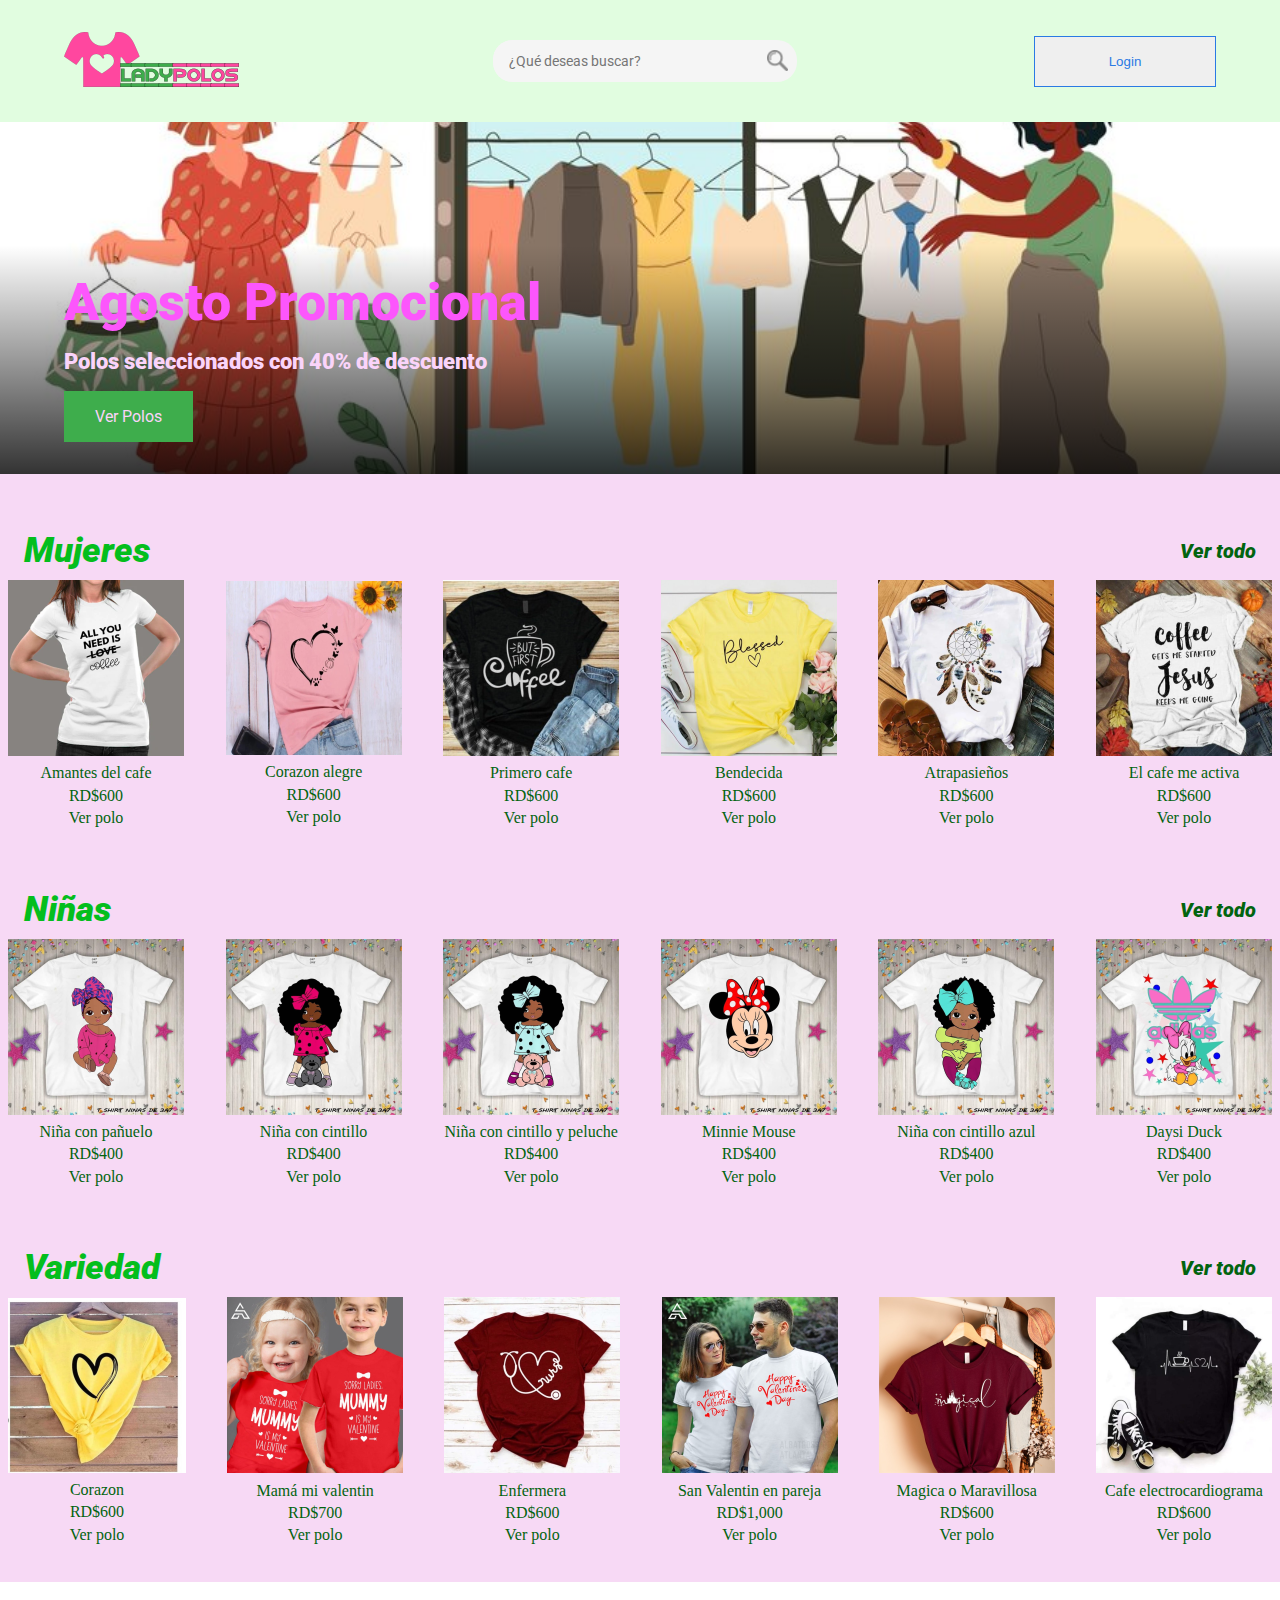
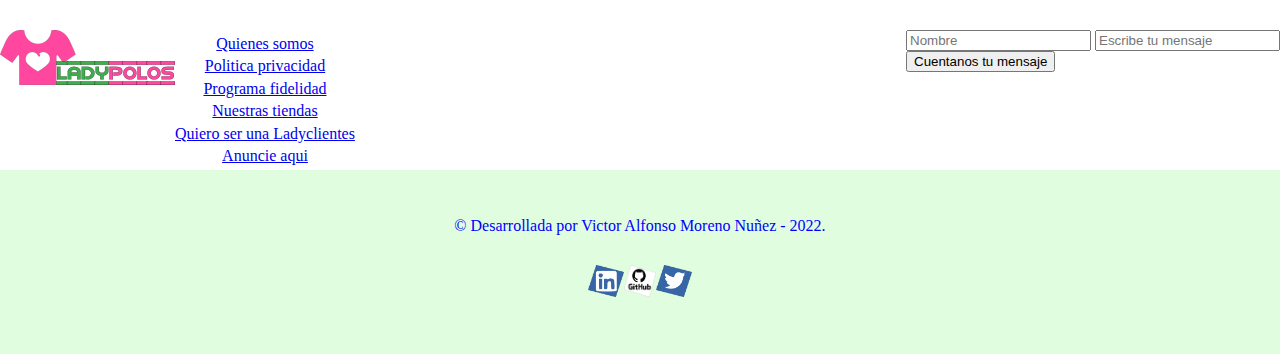
==== index.html @ 371a6d2d "Redes sociales" ====
<!DOCTYPE html>
<html lang="es">
<head>
	<meta charset="UTF-8">
    <meta http-equiv="X-UA-Compatible" content="IE=edge">
    <meta name="viewport" content="width=device-width, initial-scale=1.0">

     <!-- Referencia de la hoja de estilo de Css -->
     <link rel="stylesheet" href="reset.css">
     <link rel="stylesheet" href="style.css">
     <link rel="preconnect" href="https://fonts.googleapis.com">
     <link rel="preconnect" href="https://fonts.gstatic.com" crossorigin>
     <!-- Fonte del Proyecto Raleway -->
     <link href="https://fonts.googleapis.com/css2?family=Roboto:wght@100&display=swap" rel="stylesheet">

	<title>Ladypolos - Alura Ecommerce</title>
		
	</head>
	<body>
        <header class="encabezado">
            <section class="encabezado_inicio">
                <div class="logo">
                    <div class="encabezado_items">
                        <a href="./index.html">
                        <img src="./img/Logo.png" alt="Ladypoloslogo">
                        </a>
                        <div class="caja_buscar">
                            <input type="text" class="buscar" placeholder="¿Qué deseas buscar?">
                            <a href="#"><i class="objeto_buscar"></i></a>
                        </div>
                        <button class="boton_login" onclick="location.href='./login.html'">Login
                        </button>
                    </div>
                </div>
            </section>
            <section class="promocion">
                <div class="texto_promocion">
                    <h1 class="titulo_promocion">Agosto Promocional</h1>
                    <p class="descripcion_promocion">Polos seleccionados con 40% de descuento</p>
                    <button class="boton_promocion">Ver Polos</button>
                </div>
            </section>
        </header>
        <main class="cuerpo_principal">
            <section class="mujer">
                <div class="mujer_principales">
                    <h2 class="titulo_seccion">Mujeres</h2>
                    <a class="boton_expandir" href="#">Ver todo</a>
                </div>
                <div class="mujer_descripcion" data-polos>
                    <div class=" contenedor_bloque_principal">
                        <a class="enlace_producto" href="./descripcion.html">
                            <img src="./img/polo_cafe.png" alt="">
                            <div>
                                <ul>
                                    <li class="nombre_polo">Amantes del cafe</li>
                                    <li>RD$600</li>
                                    <li>Ver polo</li>
                                </ul>
                            </div>
                        </a>
                    </div>
                    <div class=" contenedor_bloque_principal">
                        <a class="enlace_producto" href="./descripcion.html">
                            <img src="./img/polo_corazonalegre.png" alt="">
                            <div>
                                <ul>
                                    <li class="nombre_polo">Corazon alegre</li>
                                    <li>RD$600</li>
                                    <li>Ver polo</li>
                                </ul>
                            </div>
                        </a>
                    </div>
                    <div class=" contenedor_bloque_principal">
                        <a class="enlace_producto" href="./descripcion.html">
                            <img src="./img/polo_firstcoffe.png" alt="">
                            <div>
                                <ul>
                                    <li class="nombre_polo">Primero cafe</li>
                                    <li>RD$600</li>
                                    <li>Ver polo</li>
                                </ul>
                            </div>
                        </a>
                    </div>
                    <div class=" contenedor_bloque_principal">
                        <a class="enlace_producto" href="./descripcion.html">
                            <img src="./img/polo_blessed.png" alt="">
                            <div>
                                <ul>
                                    <li class="nombre_polo">Bendecida</li>
                                    <li>RD$600</li>
                                    <li>Ver polo</li>
                                </ul>
                            </div>
                        </a>
                    </div>
                    <div class=" contenedor_bloque_principal">
                        <a class="enlace_producto" href="./descripcion.html">
                            <img src="./img/polo_atrapasueno.png" alt="">
                            <div>
                                <ul>
                                    <li class="nombre_polo">Atrapasieños</li>
                                    <li>RD$600</li>
                                    <li>Ver polo</li>
                                </ul>
                            </div>
                        </a>
                    </div>
                    <div class=" contenedor_bloque_principal">
                        <a class="enlace_producto" href="./descripcion.html">
                            <img src="./img/polo_coffeJesus.png" alt="">
                            <div>
                                <ul>
                                    <li class="nombre_polo">El cafe me activa</li>
                                    <li>RD$600</li>
                                    <li>Ver polo</li>
                                </ul>
                            </div>
                        </a>
                    </div>
                </div>
            </section>
            <section class="ninas">
                <div class="ninas_principal">
                    <h2 class="titulo_seccion">Niñas</h2>
                    <a class="boton_expandir" href="#">Ver todo</a>
                </div>
                <div class="ninas_descripcion" data-polos>
                    <div class=" contenedor_bloque_principal">
                        <a class="enlace_producto" href="./descripcion.html">
                            <img src="./img/polo_bebe.png" alt="">
                            <div>
                                <ul>
                                    <li class="nombre_polo">Niña con pañuelo</li>
                                    <li>RD$400</li>
                                    <li>Ver polo</li>
                                </ul>
                            </div>
                        </a>
                    </div>
                    <div class=" contenedor_bloque_principal">
                        <a class="enlace_producto" href="./descripcion.html">
                            <img src="./img/polo_negrita.png" alt="">
                            <div>
                                <ul>
                                    <li class="nombre_polo">Niña con cintillo</li>
                                    <li>RD$400</li>
                                    <li>Ver polo</li>
                                </ul>
                            </div>
                        </a>
                    </div>
                    <div class=" contenedor_bloque_principal">
                        <a class="enlace_producto" href="./descripcion.html">
                            <img src="./img/polo_ninapeluche.png" alt="">
                            <div>
                                <ul>
                                    <li class="nombre_polo">Niña con cintillo y peluche</li>
                                    <li>RD$400</li>
                                    <li>Ver polo</li>
                                </ul>
                            </div>
                        </a>
                    </div>
                    <div class=" contenedor_bloque_principal">
                        <a class="enlace_producto" href="./descripcion.html">
                            <img src="./img/polo_mickey.png" alt="">
                            <div>
                                <ul>
                                    <li class="nombre_polo">Minnie Mouse</li>
                                    <li>RD$400</li>
                                    <li>Ver polo</li>
                                </ul>
                            </div>
                        </a>
                    </div>
                    <div class=" contenedor_bloque_principal">
                        <a class="enlace_producto" href="./descripcion.html">
                            <img src="./img/polo_ninita.png" alt="">
                            <div>
                                <ul>
                                    <li class="nombre_polo">Niña con cintillo azul</li>
                                    <li>RD$400</li>
                                    <li>Ver polo</li>
                                </ul>
                            </div>
                        </a>
                    </div>
                    <div class=" contenedor_bloque_principal">
                        <a class="enlace_producto" href="./descripcion.html">
                            <img src="./img/polo_daysiduck.png" alt="">
                            <div>
                                <ul>
                                    <li class="nombre_polo">Daysi Duck</li>
                                    <li>RD$400</li>
                                    <li>Ver polo</li>
                                </ul>
                            </div>
                        </a>
                    </div>
                </div>
            </section>
            <section class="variedad">
                <div class="variedad_principal">
                    <h2 class="titulo_seccion">Variedad</h2>
                    <a class="boton_expandir" href="#">Ver todo</a>
                </div>
                <div class="variedad_descripcion" data-polos>
                    <div class=" contenedor_bloque_principal">
                        <a class="enlace_producto" href="./descripcion.html">
                            <img src="./img/polo_corazon.png" alt="">
                            <div>
                                <ul>
                                    <li class="nombre_polo">Corazon</li>
                                    <li>RD$600</li>
                                    <li>Ver polo</li>
                                </ul>
                            </div>
                        </a>
                    </div>
                    <div class=" contenedor_bloque_principal">
                        <a class="enlace_producto" href="./descripcion.html">
                            <img src="./img/polo_ninos.png" alt="">
                            <div>
                                <ul>
                                    <li class="nombre_polo">Mamá mi valentin</li>
                                    <li>RD$700</li>
                                    <li>Ver polo</li>
                                </ul>
                            </div>
                        </a>
                    </div>
                    <div class=" contenedor_bloque_principal">
                        <a class="enlace_producto" href="./descripcion.html">
                            <img src="./img/polo_nurse.png" alt="">
                            <div>
                                <ul>
                                    <li class="nombre_polo">Enfermera</li>
                                    <li>RD$600</li>
                                    <li>Ver polo</li>
                                </ul>
                            </div>
                        </a>
                    </div>
                    <div class=" contenedor_bloque_principal">
                        <a class="enlace_producto" href="./descripcion.html">
                            <img src="./img/polo_valentine.png" alt="">
                            <div>
                                <ul>
                                    <li class="nombre_polo">San Valentin en pareja</li>
                                    <li>RD$1,000</li>
                                    <li>Ver polo</li>
                                </ul>
                            </div>
                        </a>
                    </div>
                    <div class=" contenedor_bloque_principal">
                        <a class="enlace_producto" href="./descripcion.html">
                            <img src="./img/polo_magical.png" alt="">
                            <div>
                                <ul>
                                    <li class="nombre_polo">Magica o Maravillosa</li>
                                    <li>RD$600</li>
                                    <li>Ver polo</li>
                                </ul>
                            </div>
                        </a>
                    </div>
                    <div class=" contenedor_bloque_principal">
                        <a class="enlace_producto" href="./descripcion.html">
                            <img src="./img/polo_electrocardiograma.png" alt="">
                            <div>
                                <ul>
                                    <li class="nombre_polo">Cafe electrocardiograma</li>
                                    <li>RD$600</li>
                                    <li>Ver polo</li>
                                </ul>
                            </div>
                        </a>
                    </div>
                </div>
            </section>
        </main>
        <footer>
            <section class="pie_inicio">
                <div class="menu_contacto">
                    <div class="caja_contacto">
                        <div class="contenido_contacto">
                            <a href="./index.html">
                            <img src="./img/Logo.png" alt="Ladypolos">
                            </a>
                        </div>
                        <ul class="pie_presentacion">
                            <li class="pie_contenedor"><a class="enlace_pie" href="#">Quienes somos</a></li>
                            <li class="pie_contenedor"><a class="enlace_pie" href="#">Politica privacidad</a></li>
                            <li class="pie_contenedor"><a class="enlace_pie" href="#">Programa fidelidad</a></li>
                            <li class="pie_contenedor"><a class="enlace_pie" href="#">Nuestras tiendas</a></li>
                            <li class="pie_contenedor"><a class="enlace_pie" href="#">Quiero ser una Ladyclientes</a></li>
                            <li class="pie_contenedor"><a class="enlace_pie" href="#">Anuncie aqui</a></li>
                        </ul>
                    </div>
                    <div class="contacto_formulario">
                        <form action="#" class="contacto">
                            <fieldset>
                                <legend class="titulo_contacto"></legend>
                                <input class="entrada_nombre" type="text" placeholder="Nombre">
                                <label for="nombre"></label>
                                <input class="entrada_mensaje" type="text" placeholder="Escribe tu mensaje">
                                <label for="mensaje"></label>
                            </fieldset>
                            <button class="boton_contacto">Cuentanos tu mensaje</button>
                        </form>
                    </div>
                </div>
            </section>
            <section class="pie_fin">
                <div class="pie_creador">
                    <p class="creador">&copy Desarrollada por Victor Alfonso Moreno Nuñez - 2022.</p>                 
                </div>
                <div class="pie_redessociales">
                    <ul class="redes_sociales">
                        <li class="redes"><a href="https://www.linkedin.com/in/valfonso05" target="linkedin"><img  class="imagenesredes" src="./img/linkedin.png"></a>
                        </li>
                        <li class="redes"><a href="https://github.com/valfonso05" target="github"><img  class="imagenesredes" src="./img/github.png"></a>
                        </li>
                        <li class="redes"><a href="https://twitter.com/valfonso05" target="twitter"><img  class="imagenesredes" src="./img/twitter.png"></a>
                        </li>
                    </ul>
                </div>
            </section>
       </footer>
	</body>
</html>
---- style.css ----
/*Encabezado*/

.encabezado{
    background: #e1fde0;
    align-items: flex-end;
    justify-content: space-between;
}

.encabezado_inicio{
    margin: 0 auto;
    padding: 32px 10%;
}

.encabezado .encabezado_inicio{
    display: flex;
    align-items: center;
    justify-content: space-between;
}

.logo{
    width: 100%;
    display: flex;
    align-items: center;
    justify-content: space-evenly; 
}

.encabezado_items{
    width: 100%;
}

.logo, .encabezado_items{
    display: flex;
    align-items: center;
    justify-content: space-between;
}

.caja_buscar{
    margin-left: 16px;
    background: #f5f5f5;
    border-radius: 20px;
}

.buscar{
    width: 20vw;
    height: 40px;
    background: #f5f5f5;
    border-style: none;
    font-family: 'Roboto';
    font-style: normal;
    font-weight: 400;
    font-size: 14px;
    line-height: 16px;
    border-radius: 20px 0 0 20px;
    padding-left: 16px;
}

.objeto_buscar{
    margin-right: 30px;
    background-image: url(./img/buscar.png);
    background-repeat: no-repeat;
    background-size: 1.3rem;
    background-position: 0%;
    padding: 2% 5%;
}

.boton_login{
    box-sizing: border-box;
    color: #2a7ae4;
    border: 1px solid #2a7ae4;
    width: 182px;
    height: 51px;
}

.boton_login{
    display: flex;
    justify-content: space-evenly;
    align-items: center; 
}


.boton_login:hover{
    background: #D4E4FA;
}

.promocion{
    height: 352px;
    background: linear-gradient(180deg, rgba(0, 0, 0, 0) 35%, rgba(0, 0, 0, 0.8) 100%), url("./img/bannertienda.jpg") center / cover no-repeat; 

    /*
    background-position: center;
    background-repeat: no-repeat;
    */
}

.encabezado .promocion{
    display: flex;
    align-items: flex-end;
    justify-content: space-between;
}

.texto_promocion{
    width: 100%;
    height: auto;
    padding: 32px 10%;
    display: flex;
    flex-direction: column;
    gap: 16px
}

.titulo_promocion{
    color: rgb(252, 86, 252);
    font-family: 'Roboto';
    font-style: normal;
    font-weight: 1000;
    font-size: 52px;
    line-height: 61px;
}

.descripcion_promocion{
    color: rgb(250, 212, 250);
    font-family: 'Roboto';
    font-style: normal;
    font-weight: 1000;
    font-size: 22px;
    line-height: 26px;
}

.boton_promocion{
    color: rgb(250, 212, 250);
    background: #3ead4cff;
    width: 129px;
    height: 51px;
    border-style: none;
    font-family: 'Roboto';
    font-style: normal;
    font-weight: 400;
    font-size: 16px;
    line-height: 19px;
}

.boton_promocion:hover{
    background: rgb(243, 122, 243);
}


/*Main*/

.cuerpo_principal{
    padding: 4rem 0.5rem 2rem 0.5rem;
    background: rgb(247, 217, 245);
}

.titulo_seccion{
    color: rgb(4, 190, 29);
    font-family: 'Roboto';
    font-style: italic;
    font-weight: 900;
    font-size: 35px;
    line-height: 26px;
    margin: 0 0 1rem 1rem;
}

.boton_expandir{
    font-family: 'Roboto';
    font-style: italic;
    font-weight: 900;
    font-size: 20px;
    line-height: 26px;
    margin: 0 1rem 1rem 0;
}

ul li{
    margin: 0.4rem 0 0.4rem 0;
    text-align: center;
}

.cuerpo_principal a{    
    color: rgb(2, 100, 15);
    text-decoration:none;
}

.mujer .mujer_principales{
    display: flex;
    justify-content: space-between;
    align-items: center;
}

.mujer .mujer_descripcion{
    display: flex;
    justify-content: space-between;
    align-items: center;
    gap: 16px;
}

.ninas .ninas_principal{
    padding-top: 4rem;
    display: flex;
    justify-content: space-between;
    align-items: center; 
}

.ninas .ninas_descripcion{
    display: flex;
    justify-content: space-between;
    align-items: center;
    gap: 16px;
}

.variedad .variedad_principal{
    padding-top: 4rem;
    display: flex;
    justify-content: space-between;
    align-items: center; 
}

.variedad .variedad_descripcion{
    display: flex;
    justify-content: space-between;
    align-items: center;
    gap: 16px;
}


/*Pie de pagina*/

.pie_inicio{
    padding-top: 3rem;
}

.pie_inicio .menu_contacto{
    display: flex;
    justify-content: space-between;
}

.menu_contacto .caja_contacto{
    display: flex;
    justify-content: space-between;
    align-items: flex-start;
}

.caja_contacto .contenido_contacto{
    display: flex;
}

.caja_contacto .main{
    display: flex;
    align-items: flex-start;
    flex-direction: column;
}

.menu_contacto .contenido_contacto{
    display: flex;
    align-items: flex-start;
    flex-direction: column;
}

/*Pie redes sociales*/

.pie_fin{
    background: #e1fde0;
    text-align: center;
    padding:  3rem 0 3rem 0;
}

.pie_creador{
    color: blue;
    margin-bottom: 1.5rem;
}

.pie_redessociales{
    display: flex;
    justify-content: center;
    align-items: center;
}

.redes_sociales{
    display: flex;
    justify-content: center;
    align-items: center;
}

.imagenesredes{
    height: 2rem;
}

.imagenesredes:hover{
    transform: scale(2)
}


/*Configuracion screen para dispositivos dispositivos*/


@media screen and (max-width:1280px){
    .encabezado_inicio, .texto_promocion{
        padding: 32px 5%;   
    }

}

@media screen and (max-width:768px){

    .encabezado{
        
        flex-direction: column;
        justify-content: center;
        align-items: center;
        align-content: center;
        margin: 0 auto;
        padding: 10px 0;
    }

    .encabezado_inicio{
        flex-direction: column;
        justify-content: left;
        margin: 0 auto;
        padding: 10px 0;
    }

    .encabezado_items{
        flex-direction: column;
        margin: 1rem auto;
        justify-content: left;
        margin: 0 auto;
        padding: 10px 0;
    }

    .encabezado_items img{
        width: auto;
        height: 30px;
        order: 0;   
    }

}

@media screen and (max-width:360px){

    .encabezado_items img{
        width: auto;
        height: 28px;
        order: 0;   
    }

    .objeto_buscar{
        background: #ffffff;
        order: 2;
    }

    .buscar{
        display: none;
    }

    .boton_login{
        order: 1;
        width: 133px;
        height: 40px;
    }

    .titulo_promocion, .descripcion_promocion{
        font-size: 22px;
        line-height: 16px;
    }
}
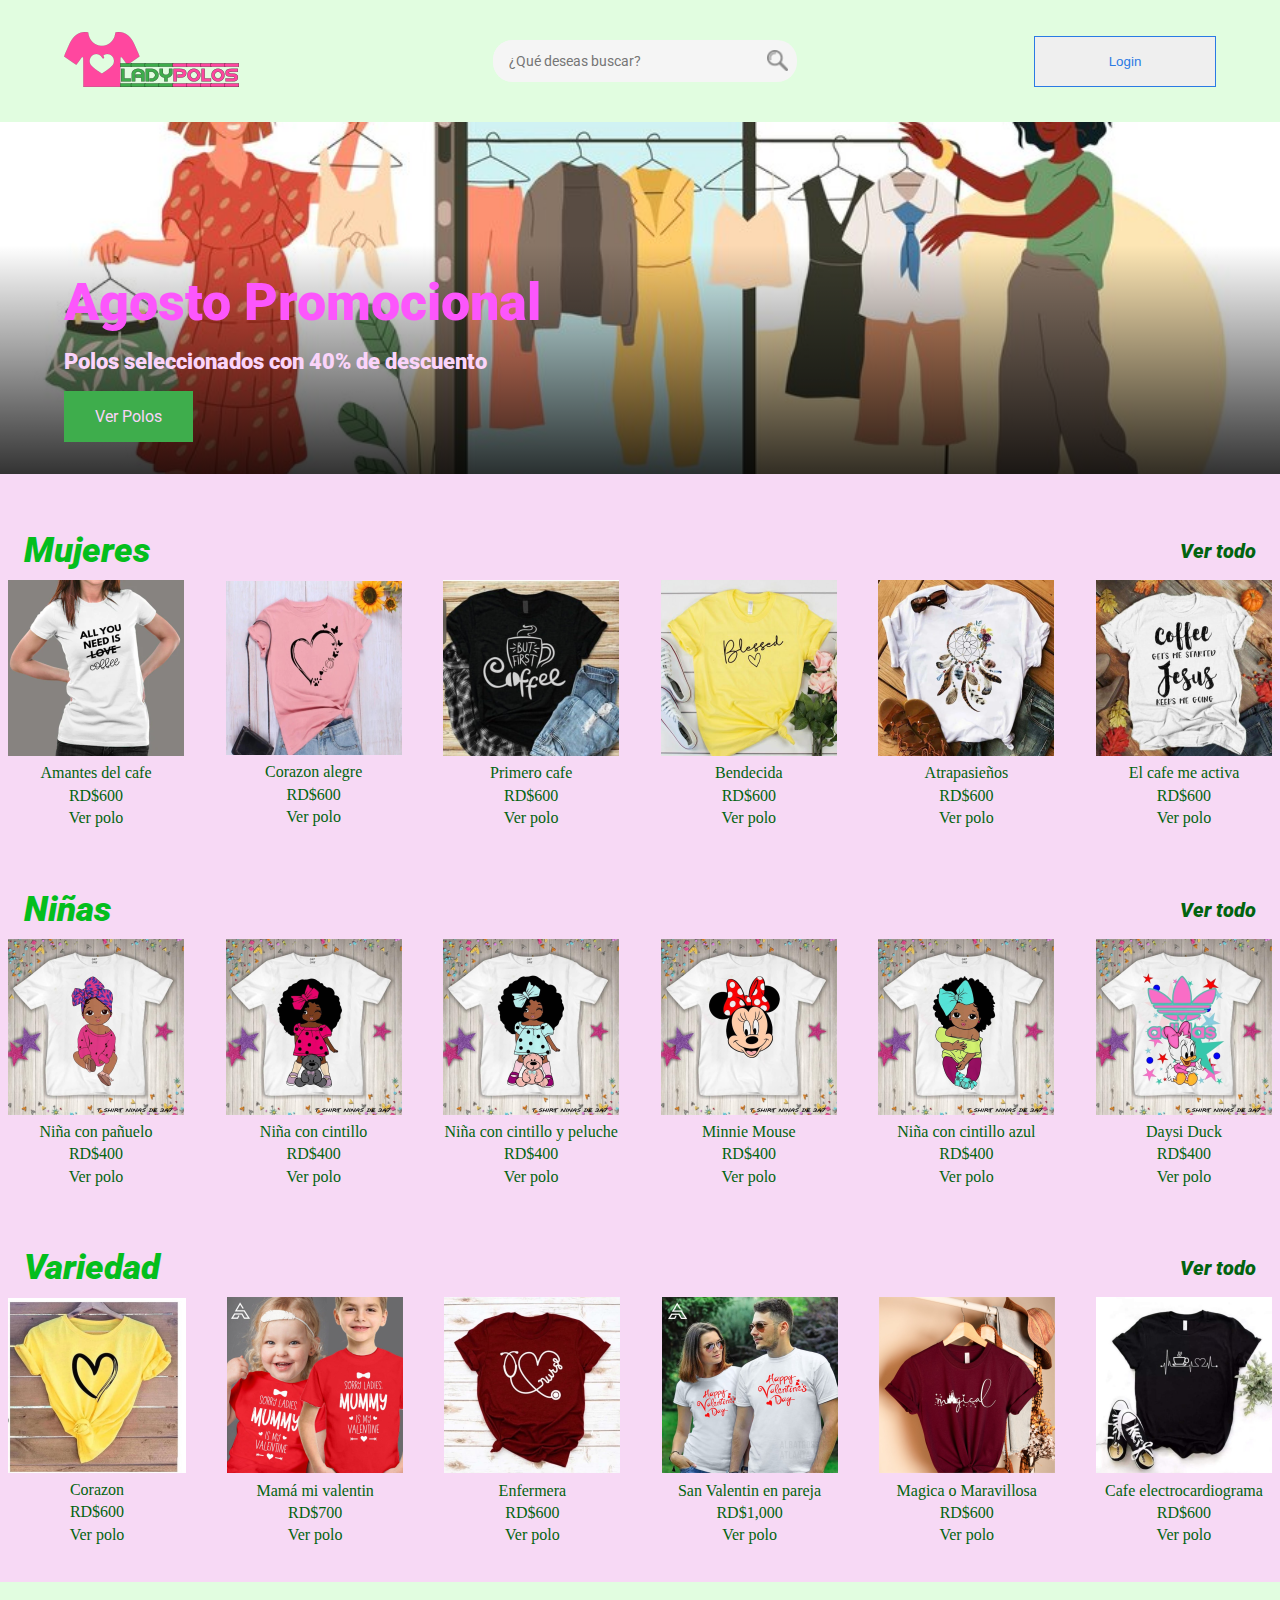
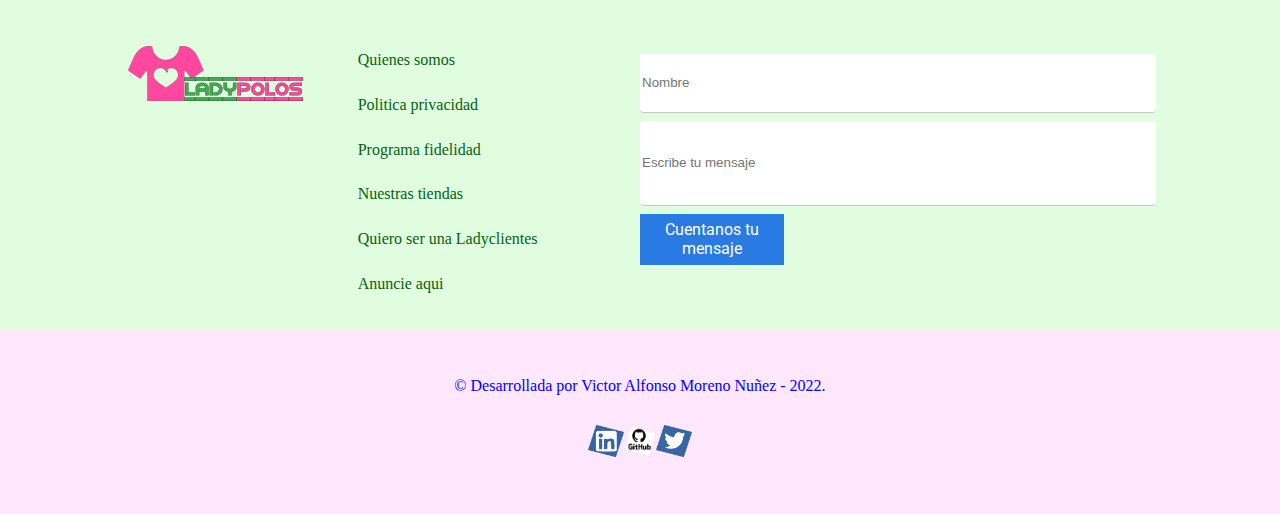
==== commit d5275282: "Reutilizacion de codigo" ====
--- a/index.html
+++ b/index.html
@@ -289,7 +289,7 @@
                     <div class="caja_contacto">
                         <div class="contenido_contacto">
                             <a href="./index.html">
-                            <img src="./img/Logo.png" alt="Ladypolos">
+                            <img class="logo_pie" src="./img/Logo.png" alt="Ladypolos">
                             </a>
                         </div>
                         <ul class="pie_presentacion">
--- a/style.css
+++ b/style.css
@@ -225,6 +225,17 @@
 
 .pie_inicio{
     padding-top: 3rem;
+    background: #e1fde0;
+}
+
+.pie_presentacion a{    
+    color: rgb(2, 100, 15);
+    text-decoration:none;
+}
+
+.menu_contacto{
+    margin: 0 auto;
+    padding: 16px 10%;
 }
 
 .pie_inicio .menu_contacto{
@@ -232,6 +243,22 @@
     justify-content: space-between;
 }
 
+.caja_contacto{
+    width: 40%;
+}
+
+.pie_contenedor{
+    padding-bottom: 16px;
+}
+
+.contacto_formulario{
+    width: 50%;
+}
+
+.contacto{
+    width: 100%;
+}
+
 .menu_contacto .caja_contacto{
     display: flex;
     justify-content: space-between;
@@ -242,7 +269,7 @@
     display: flex;
 }
 
-.caja_contacto .main{
+.caja_contacto .pie_presentacion{
     display: flex;
     align-items: flex-start;
     flex-direction: column;
@@ -254,10 +281,57 @@
     flex-direction: column;
 }
 
+.titulo_contacto{
+    color: black;
+    font-family: 'Roboto';
+    font-style: normal;
+    font-weight: 700;
+    font-size: 16px;
+    line-height: 19px;
+    margin-bottom: 8px;
+}
+
+.entrada_nombre{
+    width: 100%;
+    height: 56px;
+    background: #ffffff;
+    border-radius: 4px;
+    border: none;
+    border-bottom: 1px solid #c8c8c8;
+    margin-bottom: 8px;
+}
+
+.entrada_mensaje{
+    width: 100%;
+    height: 82px;
+    background: #ffffff;
+    border-radius: 4px;
+    border: none;
+    border-bottom: 1px solid #c8c8c8;
+    margin-bottom: 8px;
+}
+
+.boton_contacto{
+    color: #ffffff;
+    width: 144px;
+    height: 51px;
+    background: #2a7ae4;
+    border-style: none;
+    font-family: 'Roboto';
+    font-style: normal;
+    font-weight: 400;
+    font-size: 16px;
+    line-height: 19px;
+}
+
+.boton_contacto:hover{
+    background: #5595e9;
+}
+
 /*Pie redes sociales*/
 
 .pie_fin{
-    background: #e1fde0;
+    background:rgb(255, 232, 253);
     text-align: center;
     padding:  3rem 0 3rem 0;
 }
@@ -331,6 +405,20 @@
         order: 0;   
     }
 
+    .mujer_descripcion, .ninas_descripcion, .variedad_descripcion{
+        display: flex;
+        flex-direction: column;
+    }
+
+    .caja_contacto{
+        flex-direction: column;
+    }
+
+    .logo_pie{
+        width: 100%;
+    }
+
+
 }
 
 @media screen and (max-width:360px){
@@ -360,4 +448,5 @@
         font-size: 22px;
         line-height: 16px;
     }
+
 }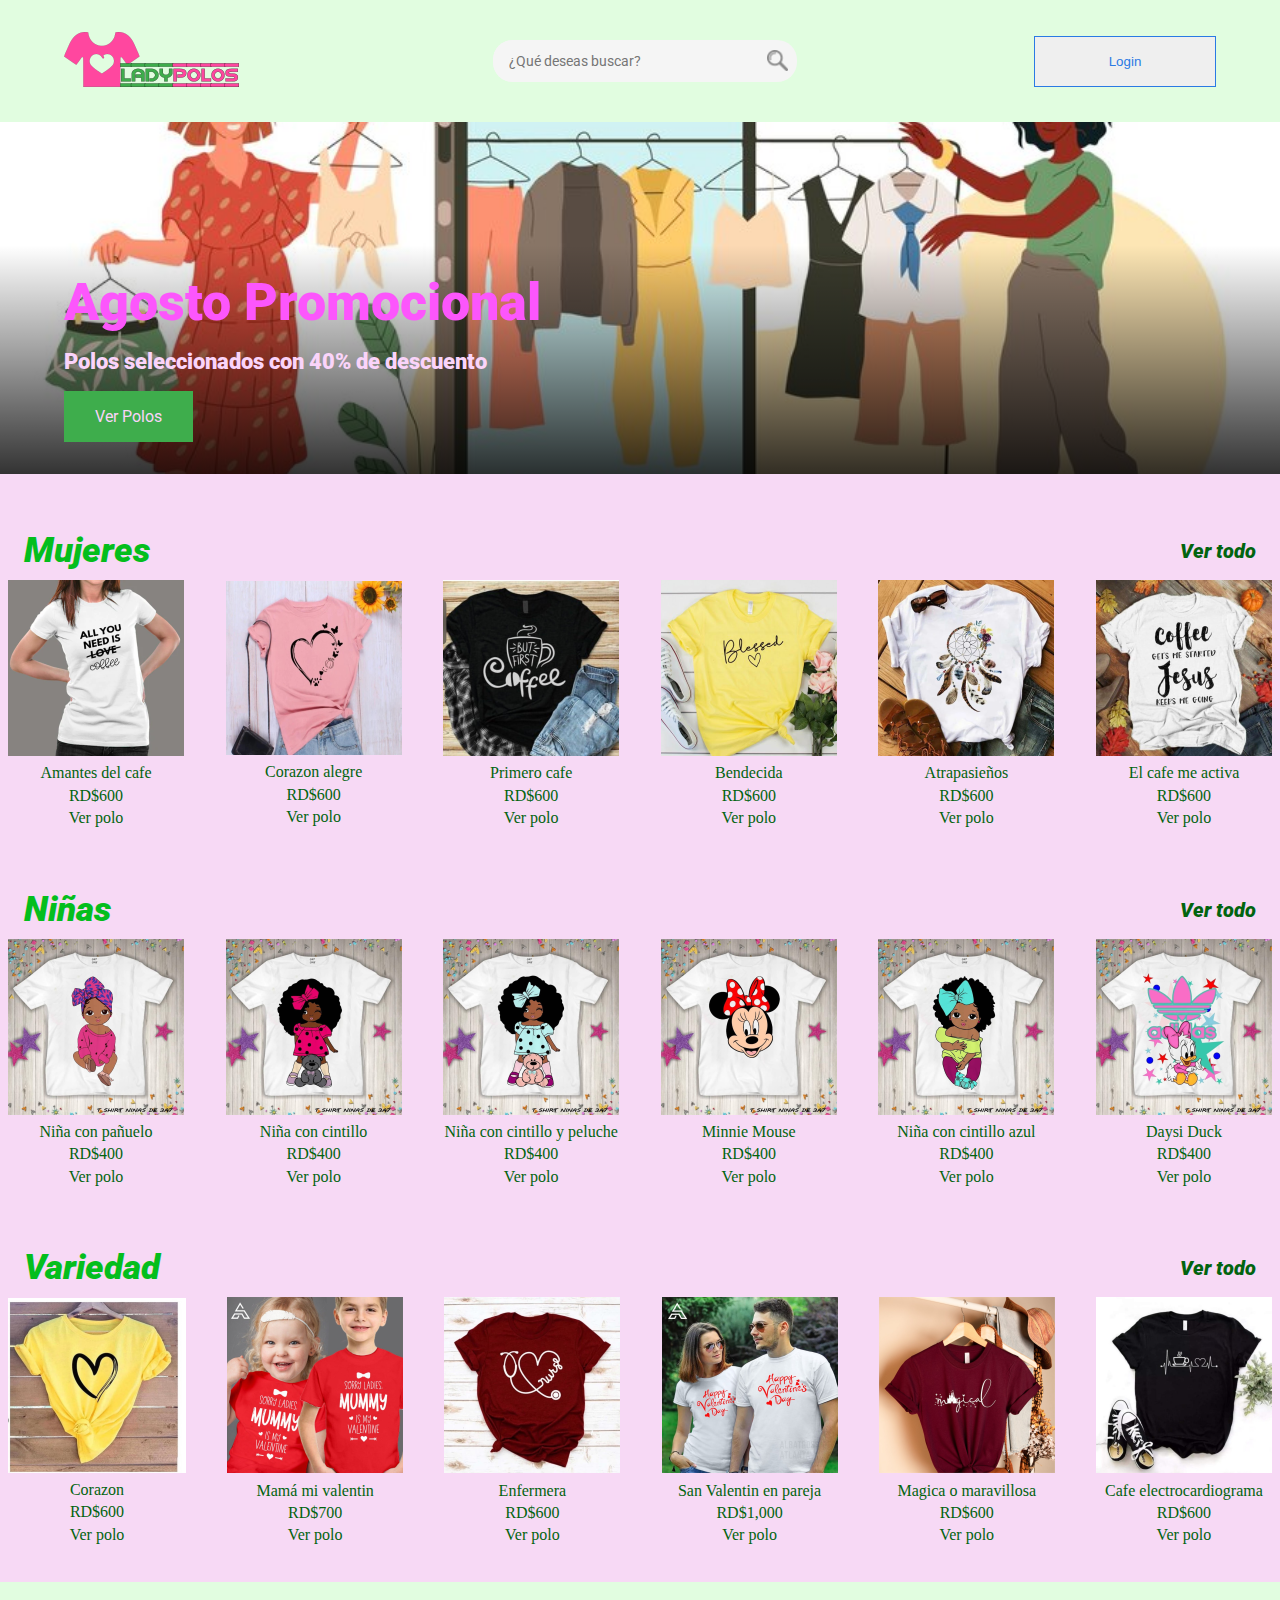
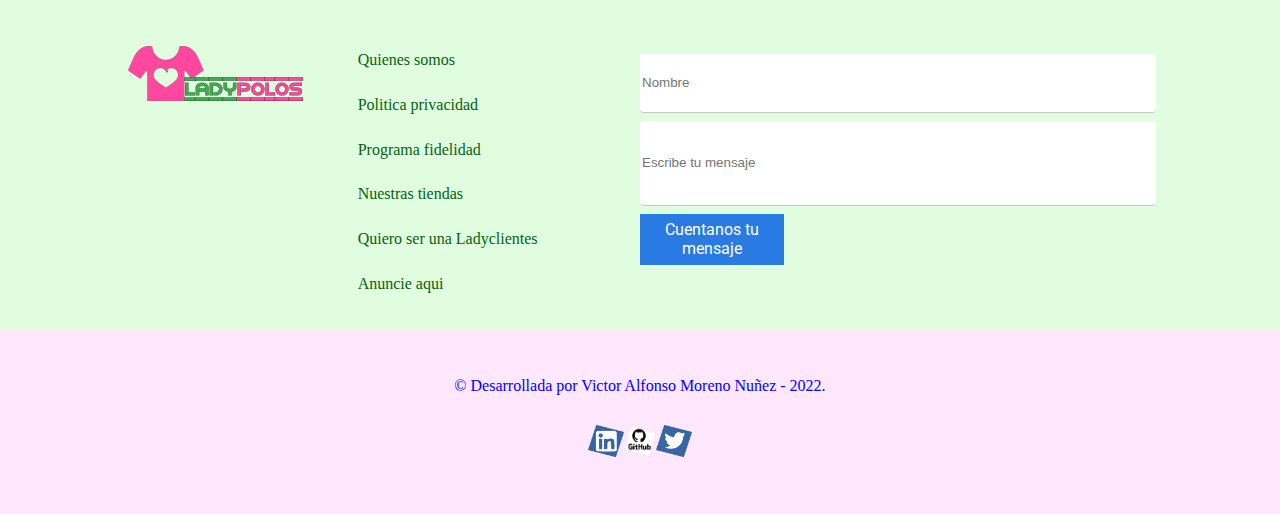
==== commit 97be6114: "Creacion de estructura html de productos descripcion" ====
--- a/index.html
+++ b/index.html
@@ -261,7 +261,7 @@
                             <img src="./img/polo_magical.png" alt="">
                             <div>
                                 <ul>
-                                    <li class="nombre_polo">Magica o Maravillosa</li>
+                                    <li class="nombre_polo">Magica o maravillosa</li>
                                     <li>RD$600</li>
                                     <li>Ver polo</li>
                                 </ul>
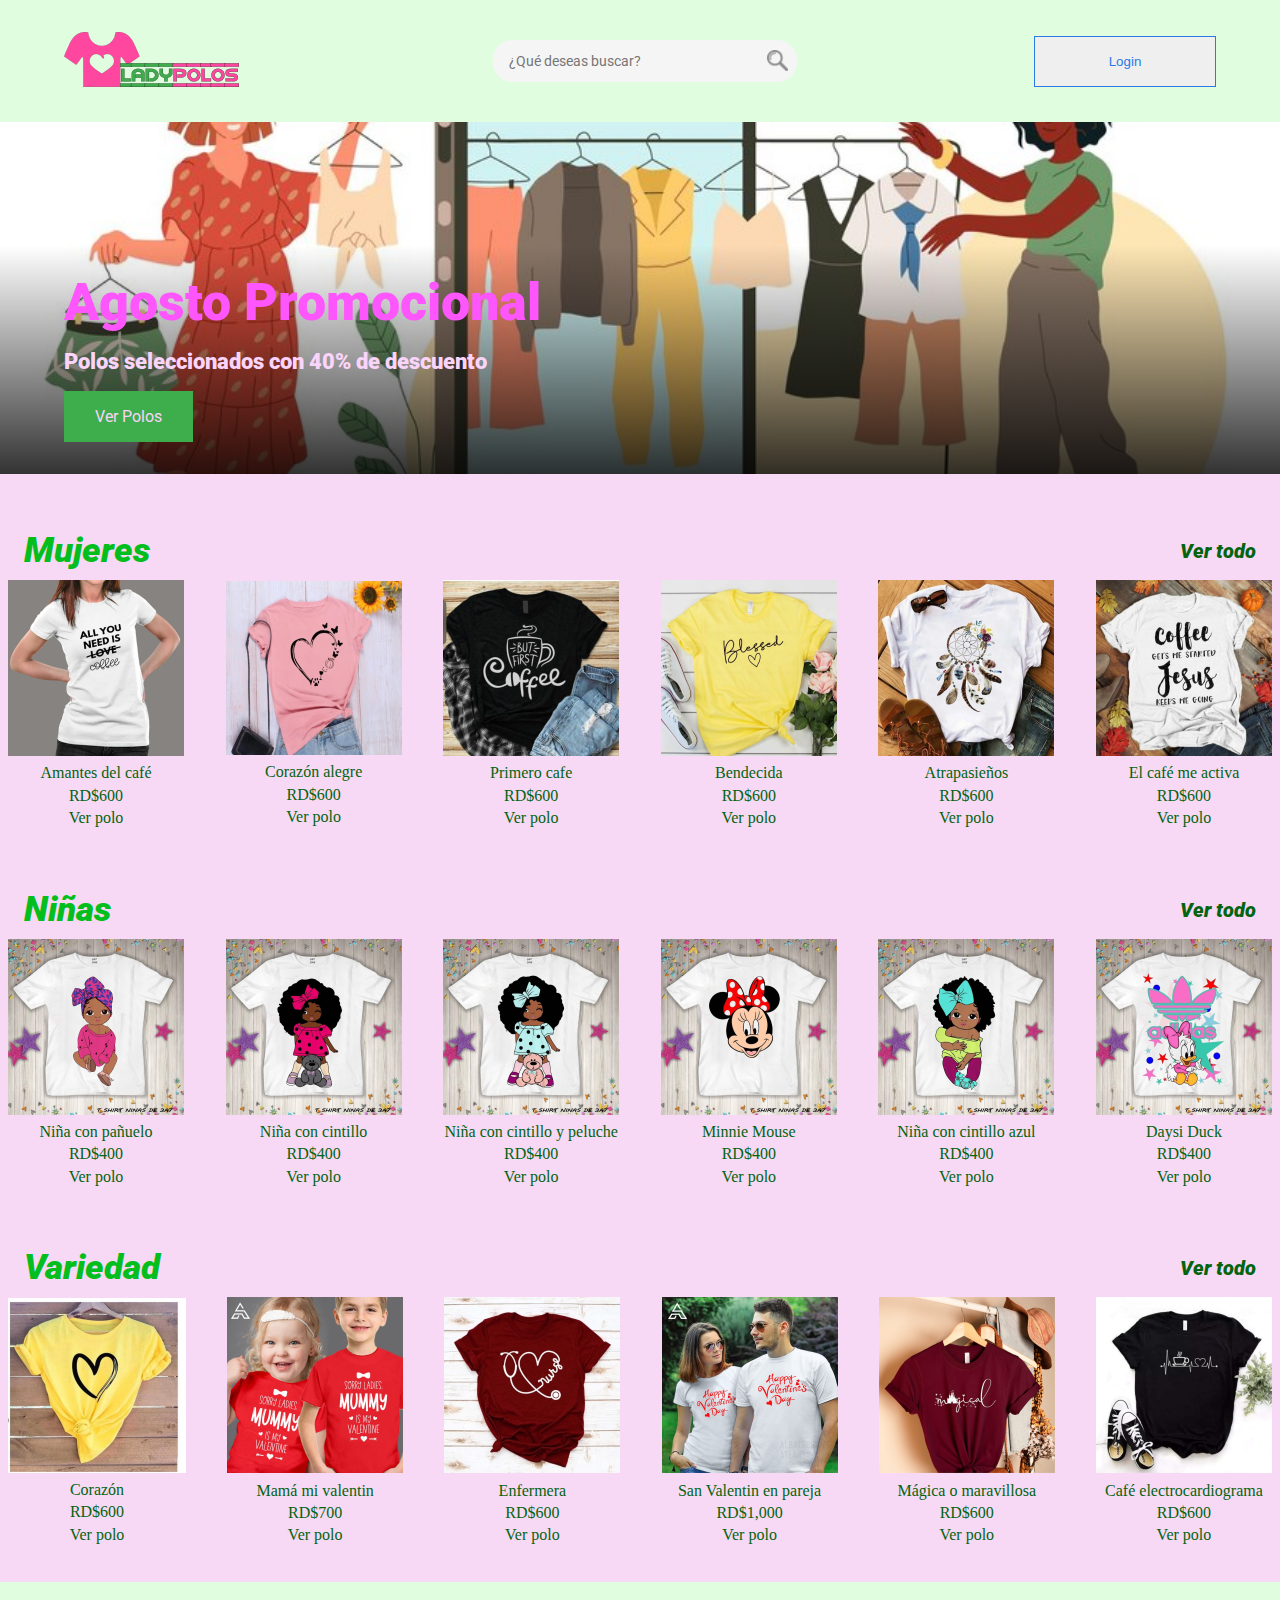
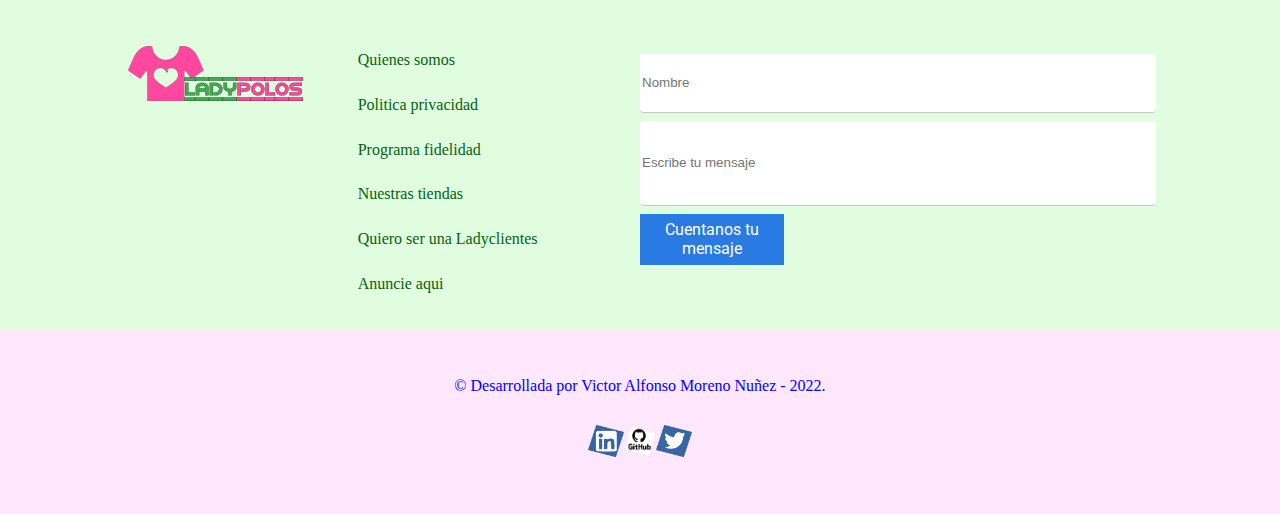
==== commit 9cf605b4: "Correcion de acentos" ====
--- a/index.html
+++ b/index.html
@@ -53,7 +53,7 @@
                             <img src="./img/polo_cafe.png" alt="">
                             <div>
                                 <ul>
-                                    <li class="nombre_polo">Amantes del cafe</li>
+                                    <li class="nombre_polo">Amantes del café</li>
                                     <li>RD$600</li>
                                     <li>Ver polo</li>
                                 </ul>
@@ -65,7 +65,7 @@
                             <img src="./img/polo_corazonalegre.png" alt="">
                             <div>
                                 <ul>
-                                    <li class="nombre_polo">Corazon alegre</li>
+                                    <li class="nombre_polo">Corazón alegre</li>
                                     <li>RD$600</li>
                                     <li>Ver polo</li>
                                 </ul>
@@ -113,7 +113,7 @@
                             <img src="./img/polo_coffeJesus.png" alt="">
                             <div>
                                 <ul>
-                                    <li class="nombre_polo">El cafe me activa</li>
+                                    <li class="nombre_polo">El café me activa</li>
                                     <li>RD$600</li>
                                     <li>Ver polo</li>
                                 </ul>
@@ -213,7 +213,7 @@
                             <img src="./img/polo_corazon.png" alt="">
                             <div>
                                 <ul>
-                                    <li class="nombre_polo">Corazon</li>
+                                    <li class="nombre_polo">Corazón</li>
                                     <li>RD$600</li>
                                     <li>Ver polo</li>
                                 </ul>
@@ -261,7 +261,7 @@
                             <img src="./img/polo_magical.png" alt="">
                             <div>
                                 <ul>
-                                    <li class="nombre_polo">Magica o maravillosa</li>
+                                    <li class="nombre_polo">Mágica o maravillosa</li>
                                     <li>RD$600</li>
                                     <li>Ver polo</li>
                                 </ul>
@@ -273,7 +273,7 @@
                             <img src="./img/polo_electrocardiograma.png" alt="">
                             <div>
                                 <ul>
-                                    <li class="nombre_polo">Cafe electrocardiograma</li>
+                                    <li class="nombre_polo">Café electrocardiograma</li>
                                     <li>RD$600</li>
                                     <li>Ver polo</li>
                                 </ul>
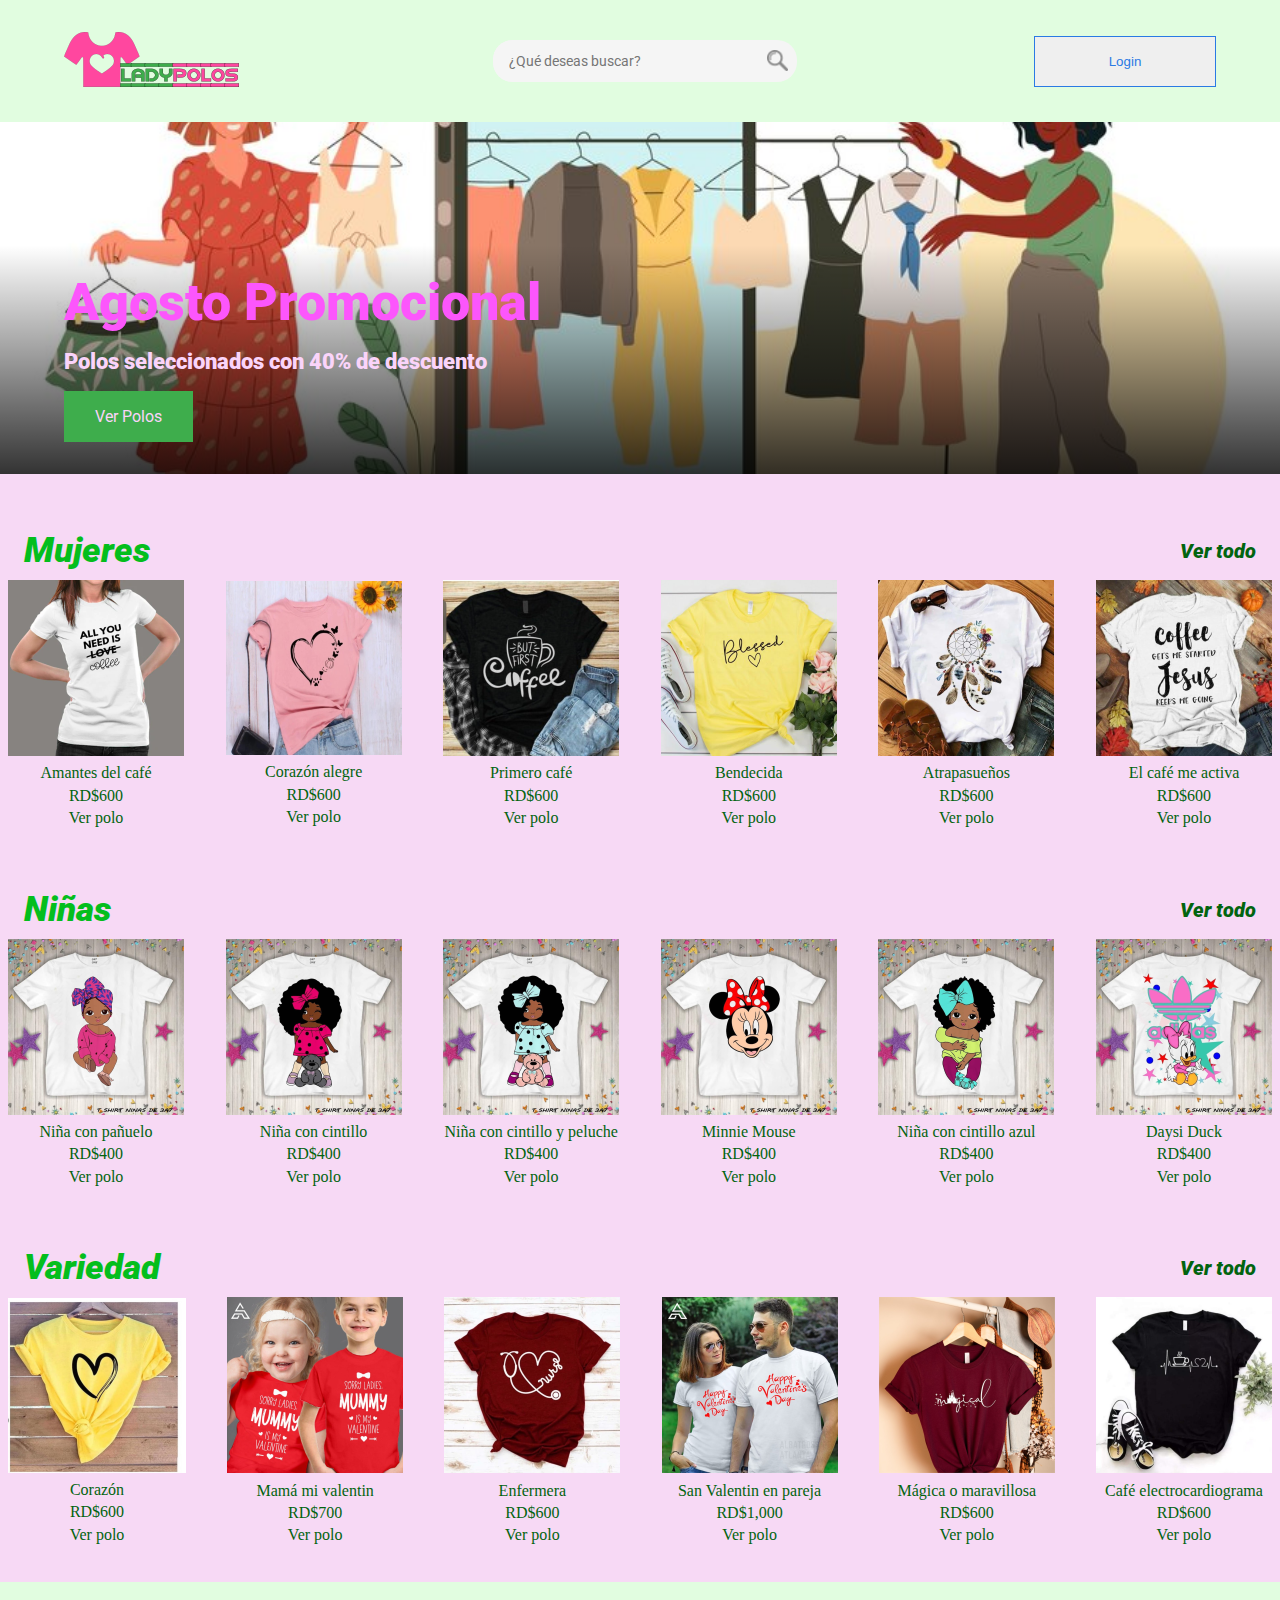
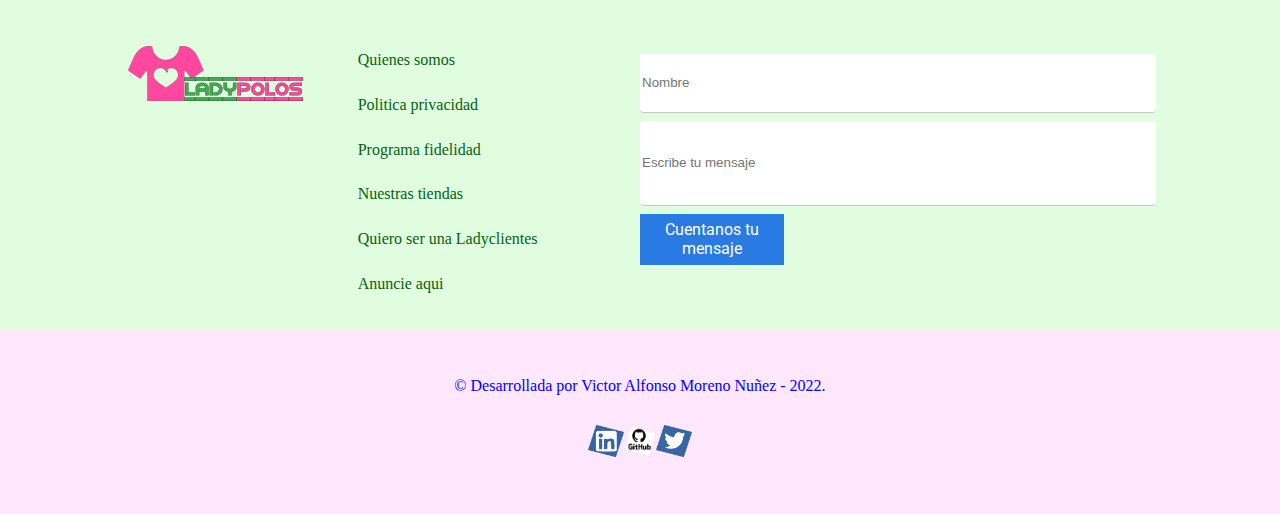
==== commit 4e3a297b: "creacion estructura html productos" ====
--- a/index.html
+++ b/index.html
@@ -77,7 +77,7 @@
                             <img src="./img/polo_firstcoffe.png" alt="">
                             <div>
                                 <ul>
-                                    <li class="nombre_polo">Primero cafe</li>
+                                    <li class="nombre_polo">Primero café</li>
                                     <li>RD$600</li>
                                     <li>Ver polo</li>
                                 </ul>
@@ -101,7 +101,7 @@
                             <img src="./img/polo_atrapasueno.png" alt="">
                             <div>
                                 <ul>
-                                    <li class="nombre_polo">Atrapasieños</li>
+                                    <li class="nombre_polo">Atrapasueños</li>
                                     <li>RD$600</li>
                                     <li>Ver polo</li>
                                 </ul>
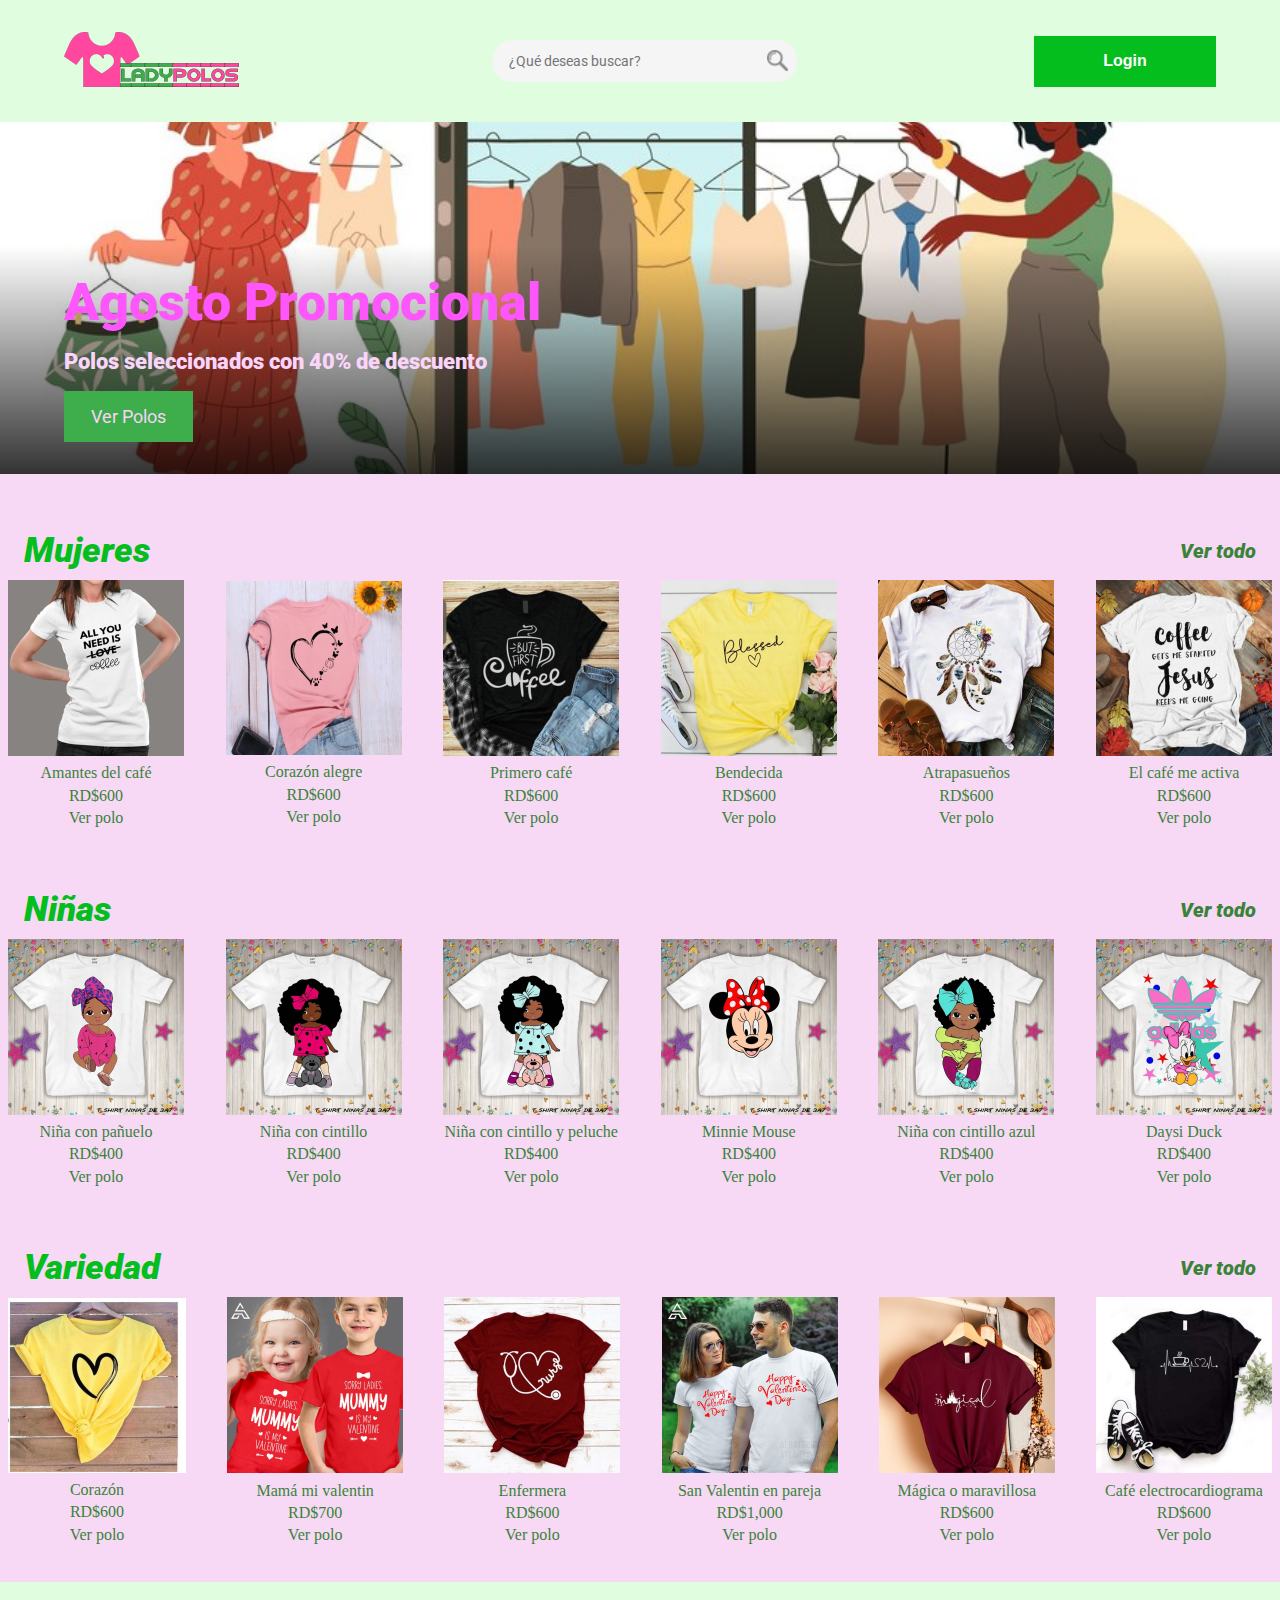
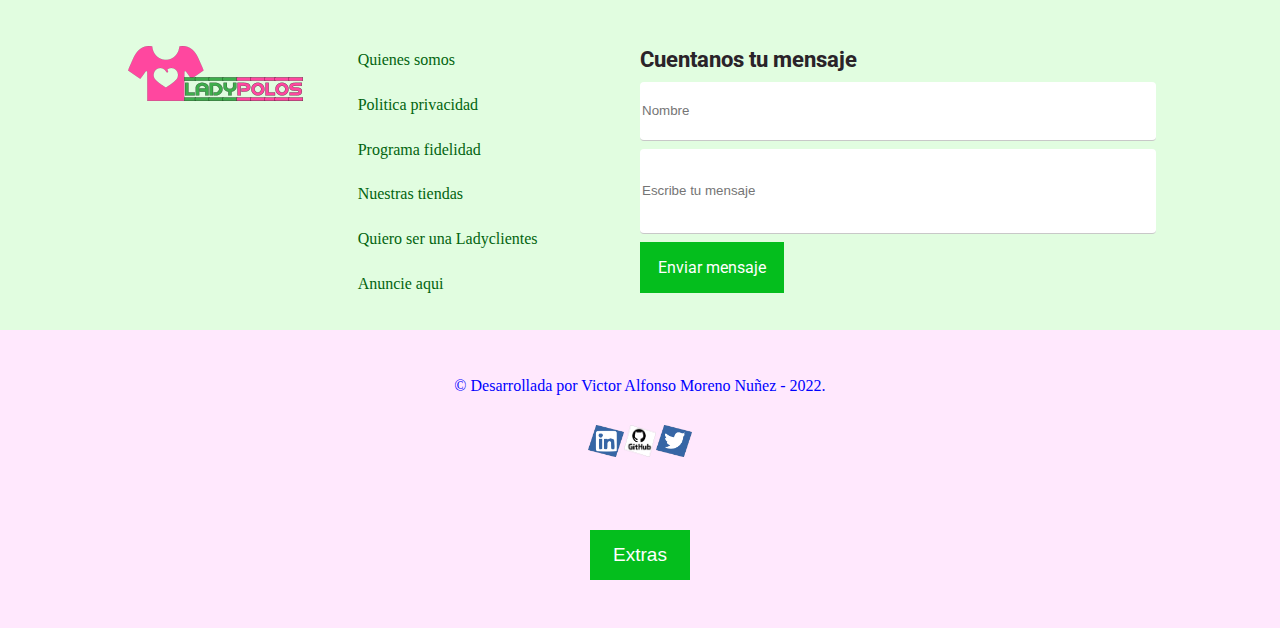
==== commit c284ba4f: "Creacion extras y finalizando estilos css" ====
--- a/index.html
+++ b/index.html
@@ -29,7 +29,7 @@
                             <a href="#"><i class="objeto_buscar"></i></a>
                         </div>
                         <button class="boton_login" onclick="location.href='./login.html'">Login
-                        </button>
+                        </button>                        
                     </div>
                 </div>
             </section>
@@ -304,13 +304,13 @@
                     <div class="contacto_formulario">
                         <form action="#" class="contacto">
                             <fieldset>
-                                <legend class="titulo_contacto"></legend>
+                                <legend class="titulo_contacto">Cuentanos tu mensaje</legend>
                                 <input class="entrada_nombre" type="text" placeholder="Nombre">
                                 <label for="nombre"></label>
                                 <input class="entrada_mensaje" type="text" placeholder="Escribe tu mensaje">
                                 <label for="mensaje"></label>
                             </fieldset>
-                            <button class="boton_contacto">Cuentanos tu mensaje</button>
+                            <button class="boton_contacto">Enviar mensaje</button>
                         </form>
                     </div>
                 </div>
@@ -329,6 +329,10 @@
                         </li>
                     </ul>
                 </div>
+                <div>
+                    <button class="boton_extra" onclick="location.href='./productos_descripcion.html'">Extras
+                    </button>
+                </div>
             </section>
        </footer>
 	</body>
--- a/style.css
+++ b/style.css
@@ -65,31 +65,25 @@
 
 .boton_login{
     box-sizing: border-box;
-    color: #2a7ae4;
-    border: 1px solid #2a7ae4;
+    background: rgb(4 190 29);
+    color: white;
+    border: none;
     width: 182px;
     height: 51px;
-}
-
-.boton_login{
+    font-weight: 750;
+    font-size: 16px;
     display: flex;
     justify-content: space-evenly;
     align-items: center; 
 }
 
-
 .boton_login:hover{
-    background: #D4E4FA;
+    background: #ca1c73;
 }
 
 .promocion{
     height: 352px;
     background: linear-gradient(180deg, rgba(0, 0, 0, 0) 35%, rgba(0, 0, 0, 0.8) 100%), url("./img/bannertienda.jpg") center / cover no-repeat; 
-
-    /*
-    background-position: center;
-    background-repeat: no-repeat;
-    */
 }
 
 .encabezado .promocion{
@@ -134,7 +128,7 @@
     font-family: 'Roboto';
     font-style: normal;
     font-weight: 400;
-    font-size: 16px;
+    font-size: 18px;
     line-height: 19px;
 }
 
@@ -175,7 +169,7 @@
 }
 
 .cuerpo_principal a{    
-    color: rgb(2, 100, 15);
+    color: rgb(57, 131, 57);
     text-decoration:none;
 }
 
@@ -282,12 +276,12 @@
 }
 
 .titulo_contacto{
-    color: black;
-    font-family: 'Roboto';
-    font-style: normal;
-    font-weight: 700;
-    font-size: 16px;
-    line-height: 19px;
+    color: #2a2329;
+    font-family: 'Roboto';
+    font-style: normal;
+    font-weight: 750;
+    font-size: 22px;
+    line-height: 28px;
     margin-bottom: 8px;
 }
 
@@ -315,7 +309,7 @@
     color: #ffffff;
     width: 144px;
     height: 51px;
-    background: #2a7ae4;
+    background: rgb(4 190 29);
     border-style: none;
     font-family: 'Roboto';
     font-style: normal;
@@ -325,7 +319,7 @@
 }
 
 .boton_contacto:hover{
-    background: #5595e9;
+    background: #ca1c73;
 }
 
 /*Pie redes sociales*/
@@ -361,6 +355,22 @@
     transform: scale(2)
 }
 
+.boton_extra{
+    box-sizing: border-box;
+    background: rgb(4 190 29);
+    color: white;
+    border: none;
+    width: 100px;
+    height: 50px;
+    font-weight: 300;
+    font-size: 19px; 
+    margin-top: 4rem;
+}
+
+.boton_extra:hover{
+    background: #ca1c73;
+    transform: rotate(30deg);
+}
 
 /*Configuracion screen para dispositivos dispositivos*/
 
@@ -392,11 +402,10 @@
     }
 
     .encabezado_items{
-        flex-direction: column;
-        margin: 1rem auto;
-        justify-content: left;
+        place-content: space-around;
         margin: 0 auto;
         padding: 10px 0;
+        width: auto;
     }
 
     .encabezado_items img{
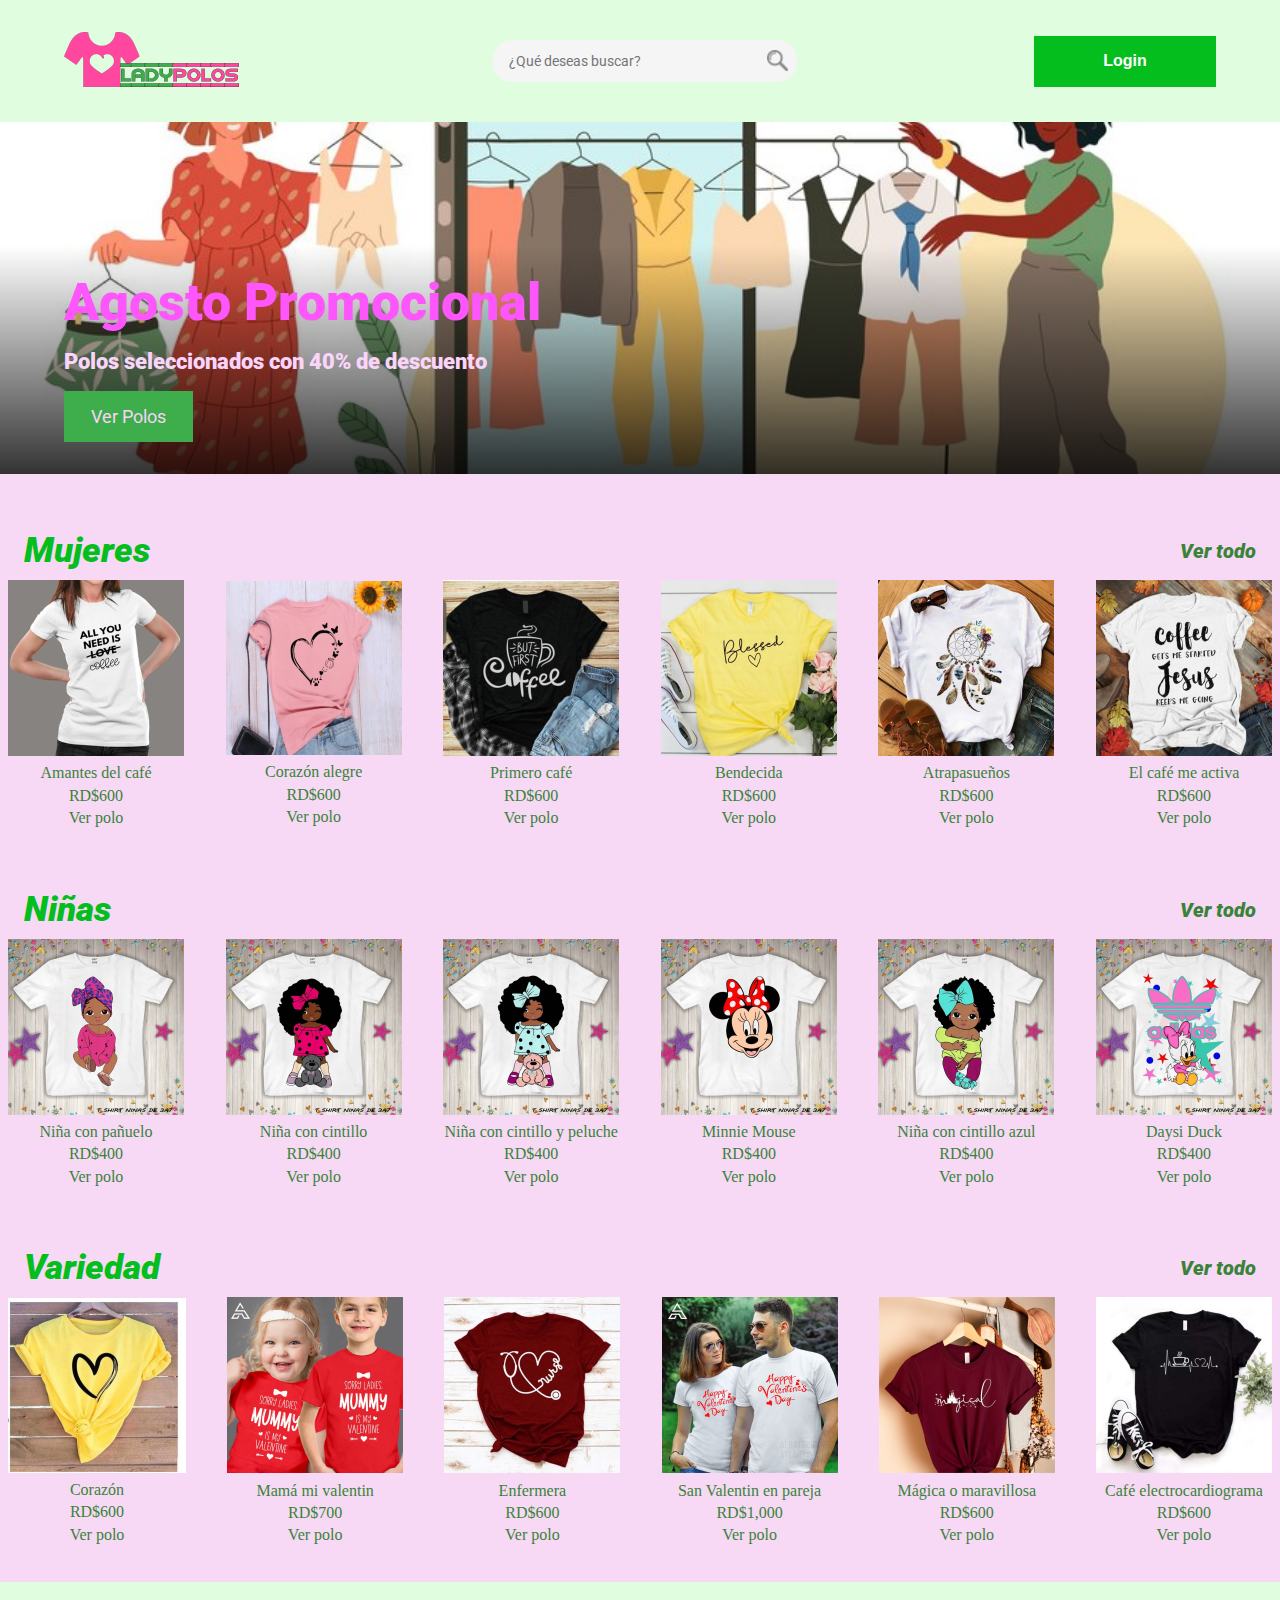
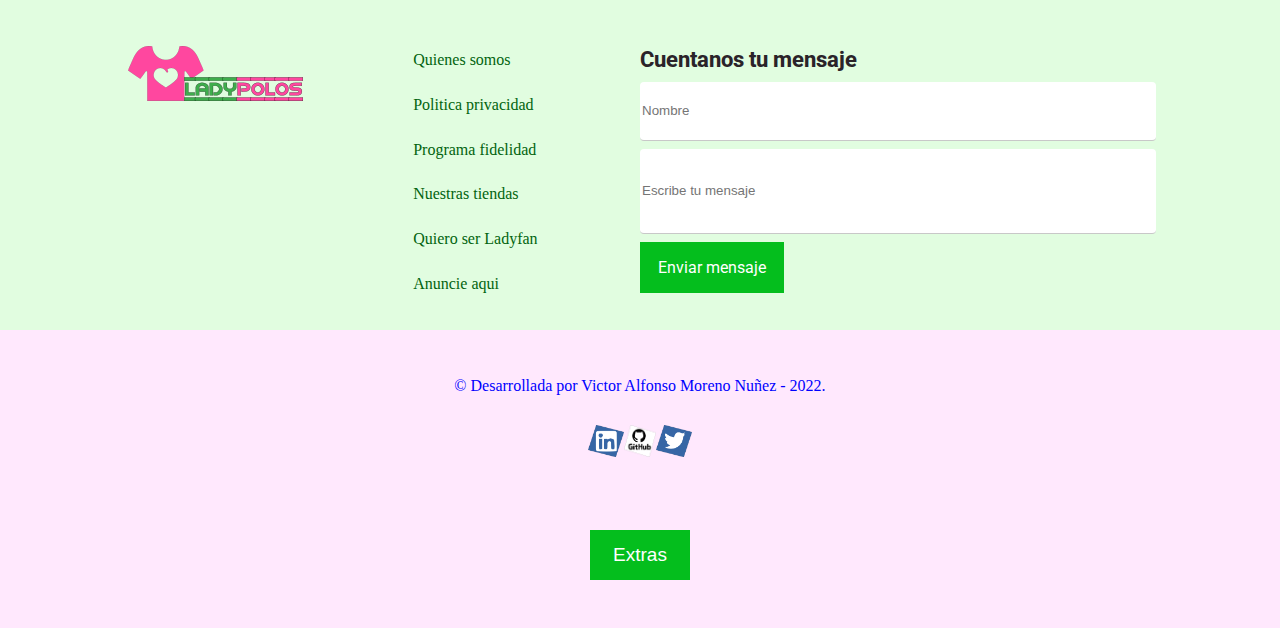
==== commit 77094b31: "correccion ladyfan" ====
--- a/index.html
+++ b/index.html
@@ -37,7 +37,7 @@
                 <div class="texto_promocion">
                     <h1 class="titulo_promocion">Agosto Promocional</h1>
                     <p class="descripcion_promocion">Polos seleccionados con 40% de descuento</p>
-                    <button class="boton_promocion">Ver Polos</button>
+                    <button class="boton_promocion" onclick="location.href=''">Ver Polos</button>
                 </div>
             </section>
         </header>
@@ -49,7 +49,7 @@
                 </div>
                 <div class="mujer_descripcion" data-polos>
                     <div class=" contenedor_bloque_principal">
-                        <a class="enlace_producto" href="./descripcion.html">
+                        <a class="enlace_producto" href="./productos_descripcion.html">
                             <img src="./img/polo_cafe.png" alt="">
                             <div>
                                 <ul>
@@ -61,7 +61,7 @@
                         </a>
                     </div>
                     <div class=" contenedor_bloque_principal">
-                        <a class="enlace_producto" href="./descripcion.html">
+                        <a class="enlace_producto" href="./productos_descripcion.html">
                             <img src="./img/polo_corazonalegre.png" alt="">
                             <div>
                                 <ul>
@@ -73,7 +73,7 @@
                         </a>
                     </div>
                     <div class=" contenedor_bloque_principal">
-                        <a class="enlace_producto" href="./descripcion.html">
+                        <a class="enlace_producto" href="./productos_descripcion.html">
                             <img src="./img/polo_firstcoffe.png" alt="">
                             <div>
                                 <ul>
@@ -85,7 +85,7 @@
                         </a>
                     </div>
                     <div class=" contenedor_bloque_principal">
-                        <a class="enlace_producto" href="./descripcion.html">
+                        <a class="enlace_producto" href="./productos_descripcion.html">
                             <img src="./img/polo_blessed.png" alt="">
                             <div>
                                 <ul>
@@ -97,7 +97,7 @@
                         </a>
                     </div>
                     <div class=" contenedor_bloque_principal">
-                        <a class="enlace_producto" href="./descripcion.html">
+                        <a class="enlace_producto" href="./productos_descripcion.html">
                             <img src="./img/polo_atrapasueno.png" alt="">
                             <div>
                                 <ul>
@@ -109,7 +109,7 @@
                         </a>
                     </div>
                     <div class=" contenedor_bloque_principal">
-                        <a class="enlace_producto" href="./descripcion.html">
+                        <a class="enlace_producto" href="./productos_descripcion.html">
                             <img src="./img/polo_coffeJesus.png" alt="">
                             <div>
                                 <ul>
@@ -129,7 +129,7 @@
                 </div>
                 <div class="ninas_descripcion" data-polos>
                     <div class=" contenedor_bloque_principal">
-                        <a class="enlace_producto" href="./descripcion.html">
+                        <a class="enlace_producto" href="./productos_descripcion.html">
                             <img src="./img/polo_bebe.png" alt="">
                             <div>
                                 <ul>
@@ -141,7 +141,7 @@
                         </a>
                     </div>
                     <div class=" contenedor_bloque_principal">
-                        <a class="enlace_producto" href="./descripcion.html">
+                        <a class="enlace_producto" href="./productos_descripcion.html">
                             <img src="./img/polo_negrita.png" alt="">
                             <div>
                                 <ul>
@@ -153,7 +153,7 @@
                         </a>
                     </div>
                     <div class=" contenedor_bloque_principal">
-                        <a class="enlace_producto" href="./descripcion.html">
+                        <a class="enlace_producto" href="./productos_descripcion.html">
                             <img src="./img/polo_ninapeluche.png" alt="">
                             <div>
                                 <ul>
@@ -165,7 +165,7 @@
                         </a>
                     </div>
                     <div class=" contenedor_bloque_principal">
-                        <a class="enlace_producto" href="./descripcion.html">
+                        <a class="enlace_producto" href="./productos_descripcion.html">
                             <img src="./img/polo_mickey.png" alt="">
                             <div>
                                 <ul>
@@ -177,7 +177,7 @@
                         </a>
                     </div>
                     <div class=" contenedor_bloque_principal">
-                        <a class="enlace_producto" href="./descripcion.html">
+                        <a class="enlace_producto" href="./productos_descripcion.html">
                             <img src="./img/polo_ninita.png" alt="">
                             <div>
                                 <ul>
@@ -189,7 +189,7 @@
                         </a>
                     </div>
                     <div class=" contenedor_bloque_principal">
-                        <a class="enlace_producto" href="./descripcion.html">
+                        <a class="enlace_producto" href="./productos_descripcion.html">
                             <img src="./img/polo_daysiduck.png" alt="">
                             <div>
                                 <ul>
@@ -209,7 +209,7 @@
                 </div>
                 <div class="variedad_descripcion" data-polos>
                     <div class=" contenedor_bloque_principal">
-                        <a class="enlace_producto" href="./descripcion.html">
+                        <a class="enlace_producto" href="./productos_descripcion.html">
                             <img src="./img/polo_corazon.png" alt="">
                             <div>
                                 <ul>
@@ -221,7 +221,7 @@
                         </a>
                     </div>
                     <div class=" contenedor_bloque_principal">
-                        <a class="enlace_producto" href="./descripcion.html">
+                        <a class="enlace_producto" href="./productos_descripcion.html">
                             <img src="./img/polo_ninos.png" alt="">
                             <div>
                                 <ul>
@@ -233,7 +233,7 @@
                         </a>
                     </div>
                     <div class=" contenedor_bloque_principal">
-                        <a class="enlace_producto" href="./descripcion.html">
+                        <a class="enlace_producto" href="./productos_descripcion.html">
                             <img src="./img/polo_nurse.png" alt="">
                             <div>
                                 <ul>
@@ -245,7 +245,7 @@
                         </a>
                     </div>
                     <div class=" contenedor_bloque_principal">
-                        <a class="enlace_producto" href="./descripcion.html">
+                        <a class="enlace_producto" href="./productos_descripcion.html">
                             <img src="./img/polo_valentine.png" alt="">
                             <div>
                                 <ul>
@@ -257,7 +257,7 @@
                         </a>
                     </div>
                     <div class=" contenedor_bloque_principal">
-                        <a class="enlace_producto" href="./descripcion.html">
+                        <a class="enlace_producto" href="./productos_descripcion.html">
                             <img src="./img/polo_magical.png" alt="">
                             <div>
                                 <ul>
@@ -269,7 +269,7 @@
                         </a>
                     </div>
                     <div class=" contenedor_bloque_principal">
-                        <a class="enlace_producto" href="./descripcion.html">
+                        <a class="enlace_producto" href="./productos_descripcion.html">
                             <img src="./img/polo_electrocardiograma.png" alt="">
                             <div>
                                 <ul>
@@ -297,7 +297,7 @@
                             <li class="pie_contenedor"><a class="enlace_pie" href="#">Politica privacidad</a></li>
                             <li class="pie_contenedor"><a class="enlace_pie" href="#">Programa fidelidad</a></li>
                             <li class="pie_contenedor"><a class="enlace_pie" href="#">Nuestras tiendas</a></li>
-                            <li class="pie_contenedor"><a class="enlace_pie" href="#">Quiero ser una Ladyclientes</a></li>
+                            <li class="pie_contenedor"><a class="enlace_pie" href="#">Quiero ser Ladyfan</a></li>
                             <li class="pie_contenedor"><a class="enlace_pie" href="#">Anuncie aqui</a></li>
                         </ul>
                     </div>
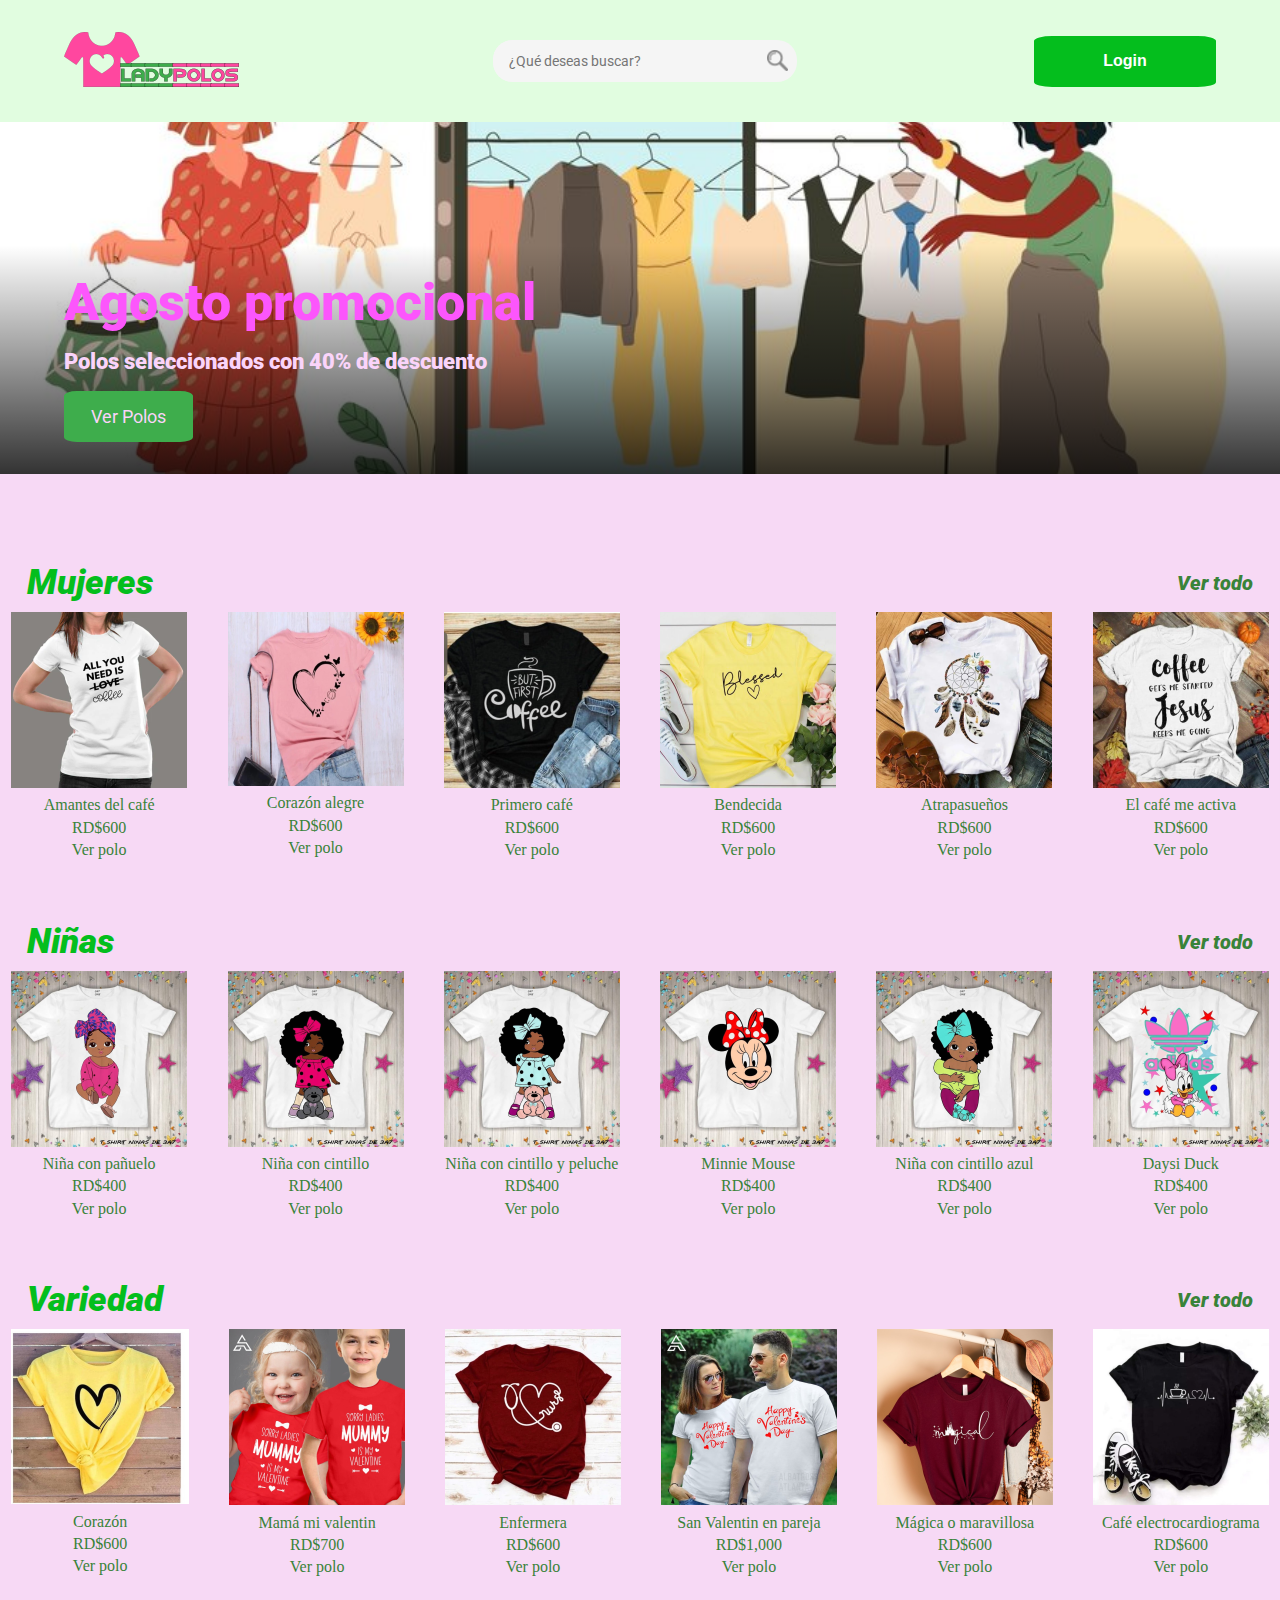
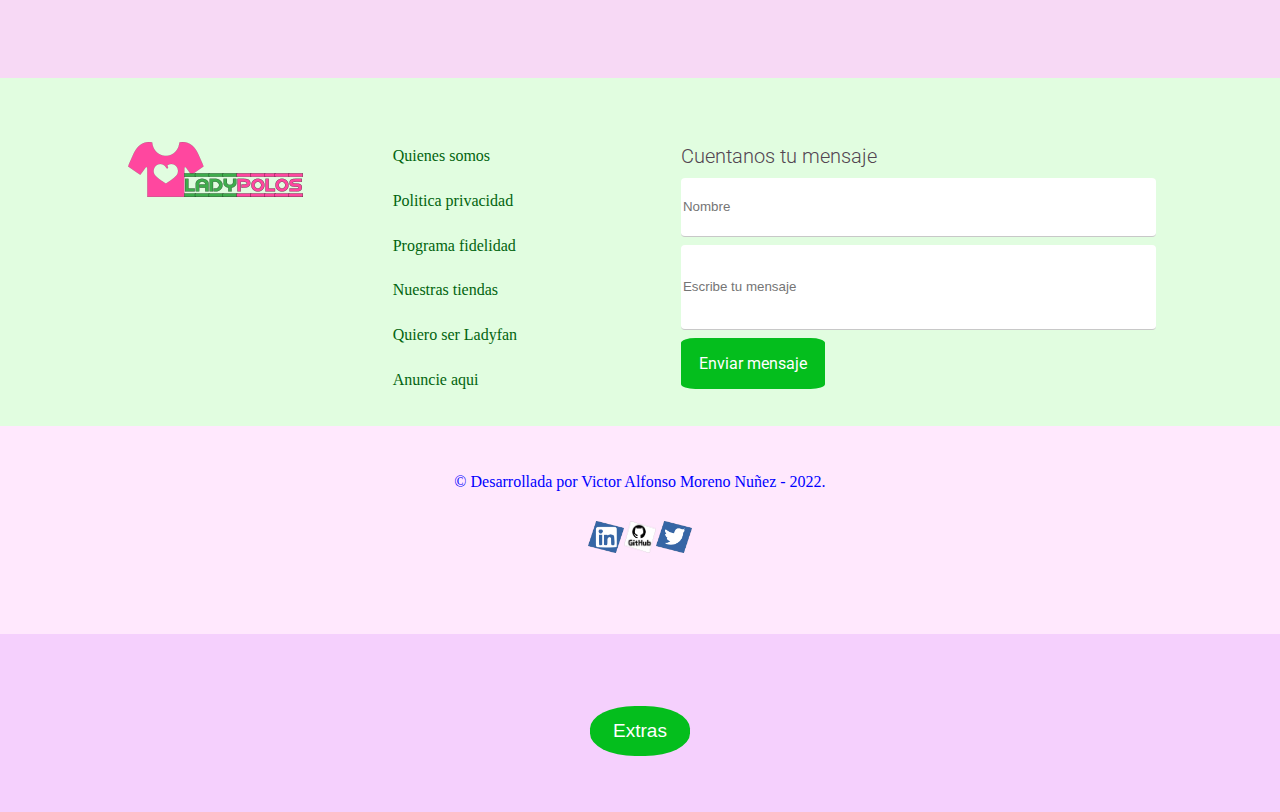
==== commit 91fdb0fc: "Correcion estilos css general" ====
--- a/index.html
+++ b/index.html
@@ -35,7 +35,7 @@
             </section>
             <section class="promocion">
                 <div class="texto_promocion">
-                    <h1 class="titulo_promocion">Agosto Promocional</h1>
+                    <h1 class="titulo_promocion">Agosto promocional</h1>
                     <p class="descripcion_promocion">Polos seleccionados con 40% de descuento</p>
                     <button class="boton_promocion" onclick="location.href=''">Ver Polos</button>
                 </div>
@@ -329,6 +329,8 @@
                         </li>
                     </ul>
                 </div>
+            </section>
+            <section class="extra">
                 <div>
                     <button class="boton_extra" onclick="location.href='./productos_descripcion.html'">Extras
                     </button>
--- a/style.css
+++ b/style.css
@@ -67,6 +67,7 @@
     box-sizing: border-box;
     background: rgb(4 190 29);
     color: white;
+    border-radius: 10%;
     border: none;
     width: 182px;
     height: 51px;
@@ -124,6 +125,7 @@
     background: #3ead4cff;
     width: 129px;
     height: 51px;
+    border-radius: 10%;
     border-style: none;
     font-family: 'Roboto';
     font-style: normal;
@@ -140,7 +142,7 @@
 /*Main*/
 
 .cuerpo_principal{
-    padding: 4rem 0.5rem 2rem 0.5rem;
+    padding: 6rem 0.7rem 2rem 0.7rem;
     background: rgb(247, 217, 245);
 }
 
@@ -173,45 +175,44 @@
     text-decoration:none;
 }
 
+.contenedor_bloque_principal{
+    margin-bottom: 4rem;
+}
+
 .mujer .mujer_principales{
     display: flex;
-    justify-content: space-between;
-    align-items: center;
+    flex-wrap: wrap;
+    justify-content: space-between;
 }
 
 .mujer .mujer_descripcion{
     display: flex;
-    justify-content: space-between;
-    align-items: center;
-    gap: 16px;
+    flex-wrap: wrap;
+    justify-content: space-between;
 }
 
 .ninas .ninas_principal{
-    padding-top: 4rem;
-    display: flex;
-    justify-content: space-between;
-    align-items: center; 
+    display: flex;
+    flex-wrap: wrap;
+    justify-content: space-between;
 }
 
 .ninas .ninas_descripcion{
     display: flex;
-    justify-content: space-between;
-    align-items: center;
-    gap: 16px;
+    flex-wrap: wrap;
+    justify-content: space-between;
 }
 
 .variedad .variedad_principal{
-    padding-top: 4rem;
-    display: flex;
-    justify-content: space-between;
-    align-items: center; 
+    display: flex;
+    flex-wrap: wrap;
+    justify-content: space-between;
 }
 
 .variedad .variedad_descripcion{
     display: flex;
-    justify-content: space-between;
-    align-items: center;
-    gap: 16px;
+    flex-wrap: wrap;
+    justify-content: space-between;
 }
 
 
@@ -238,7 +239,7 @@
 }
 
 .caja_contacto{
-    width: 40%;
+    width: 38%;
 }
 
 .pie_contenedor{
@@ -246,7 +247,7 @@
 }
 
 .contacto_formulario{
-    width: 50%;
+    width: 46%;
 }
 
 .contacto{
@@ -276,11 +277,11 @@
 }
 
 .titulo_contacto{
-    color: #2a2329;
-    font-family: 'Roboto';
-    font-style: normal;
-    font-weight: 750;
-    font-size: 22px;
+    color: #524551;
+    font-family: 'Roboto';
+    font-style: normal;
+    font-weight: 300;
+    font-size: 20px;
     line-height: 28px;
     margin-bottom: 8px;
 }
@@ -310,6 +311,7 @@
     width: 144px;
     height: 51px;
     background: rgb(4 190 29);
+    border-radius: 10%;
     border-style: none;
     font-family: 'Roboto';
     font-style: normal;
@@ -327,7 +329,7 @@
 .pie_fin{
     background:rgb(255, 232, 253);
     text-align: center;
-    padding:  3rem 0 3rem 0;
+    padding:  3rem 0 4.5rem 0;
 }
 
 .pie_creador{
@@ -353,12 +355,20 @@
 
 .imagenesredes:hover{
     transform: scale(2)
+}
+
+.extra{
+    background:#f5d0fd;
+    text-align: center;
+    padding:  0.5rem 0 3.5rem 0;
+
 }
 
 .boton_extra{
     box-sizing: border-box;
     background: rgb(4 190 29);
     color: white;
+    border-radius: 45%;
     border: none;
     width: 100px;
     height: 50px;
@@ -383,6 +393,11 @@
 }
 
 @media screen and (max-width:768px){
+
+    .boton_login {
+        width: auto;
+        margin-left: 2rem;
+    }
 
     .encabezado{
         
@@ -395,9 +410,6 @@
     }
 
     .encabezado_inicio{
-        flex-direction: column;
-        justify-content: left;
-        margin: 0 auto;
         padding: 10px 0;
     }
 
@@ -405,7 +417,6 @@
         place-content: space-around;
         margin: 0 auto;
         padding: 10px 0;
-        width: auto;
     }
 
     .encabezado_items img{
@@ -414,9 +425,18 @@
         order: 0;   
     }
 
-    .mujer_descripcion, .ninas_descripcion, .variedad_descripcion{
+    .mujer_principales, .ninas_principal, .variedad_principal{
+        margin-top: 3rem;
+        margin-bottom: 1.5rem;
+    }
+
+    .mujer_descripcion .ninas_descripcion .variedad_descripcion{
         display: flex;
-        flex-direction: column;
+        place-content: space-around;
+    }
+
+    .contenedor_bloque_principal{
+        margin-bottom: 2rem;
     }
 
     .caja_contacto{
@@ -430,7 +450,7 @@
 
 }
 
-@media screen and (max-width:360px){
+@media screen and (max-width:414px){
 
     .encabezado_items img{
         width: auto;
@@ -438,24 +458,20 @@
         order: 0;   
     }
 
-    .objeto_buscar{
-        background: #ffffff;
-        order: 2;
-    }
-
-    .buscar{
-        display: none;
-    }
-
     .boton_login{
         order: 1;
         width: 133px;
         height: 40px;
     }
 
-    .titulo_promocion, .descripcion_promocion{
-        font-size: 22px;
-        line-height: 16px;
+    .cuerpo_principal {
+        display: flex;
+        flex-direction: column;
+        align-items: center;
+    }
+
+    .contenedor_bloque_principal{
+        margin-bottom: 2rem;
     }
 
 }